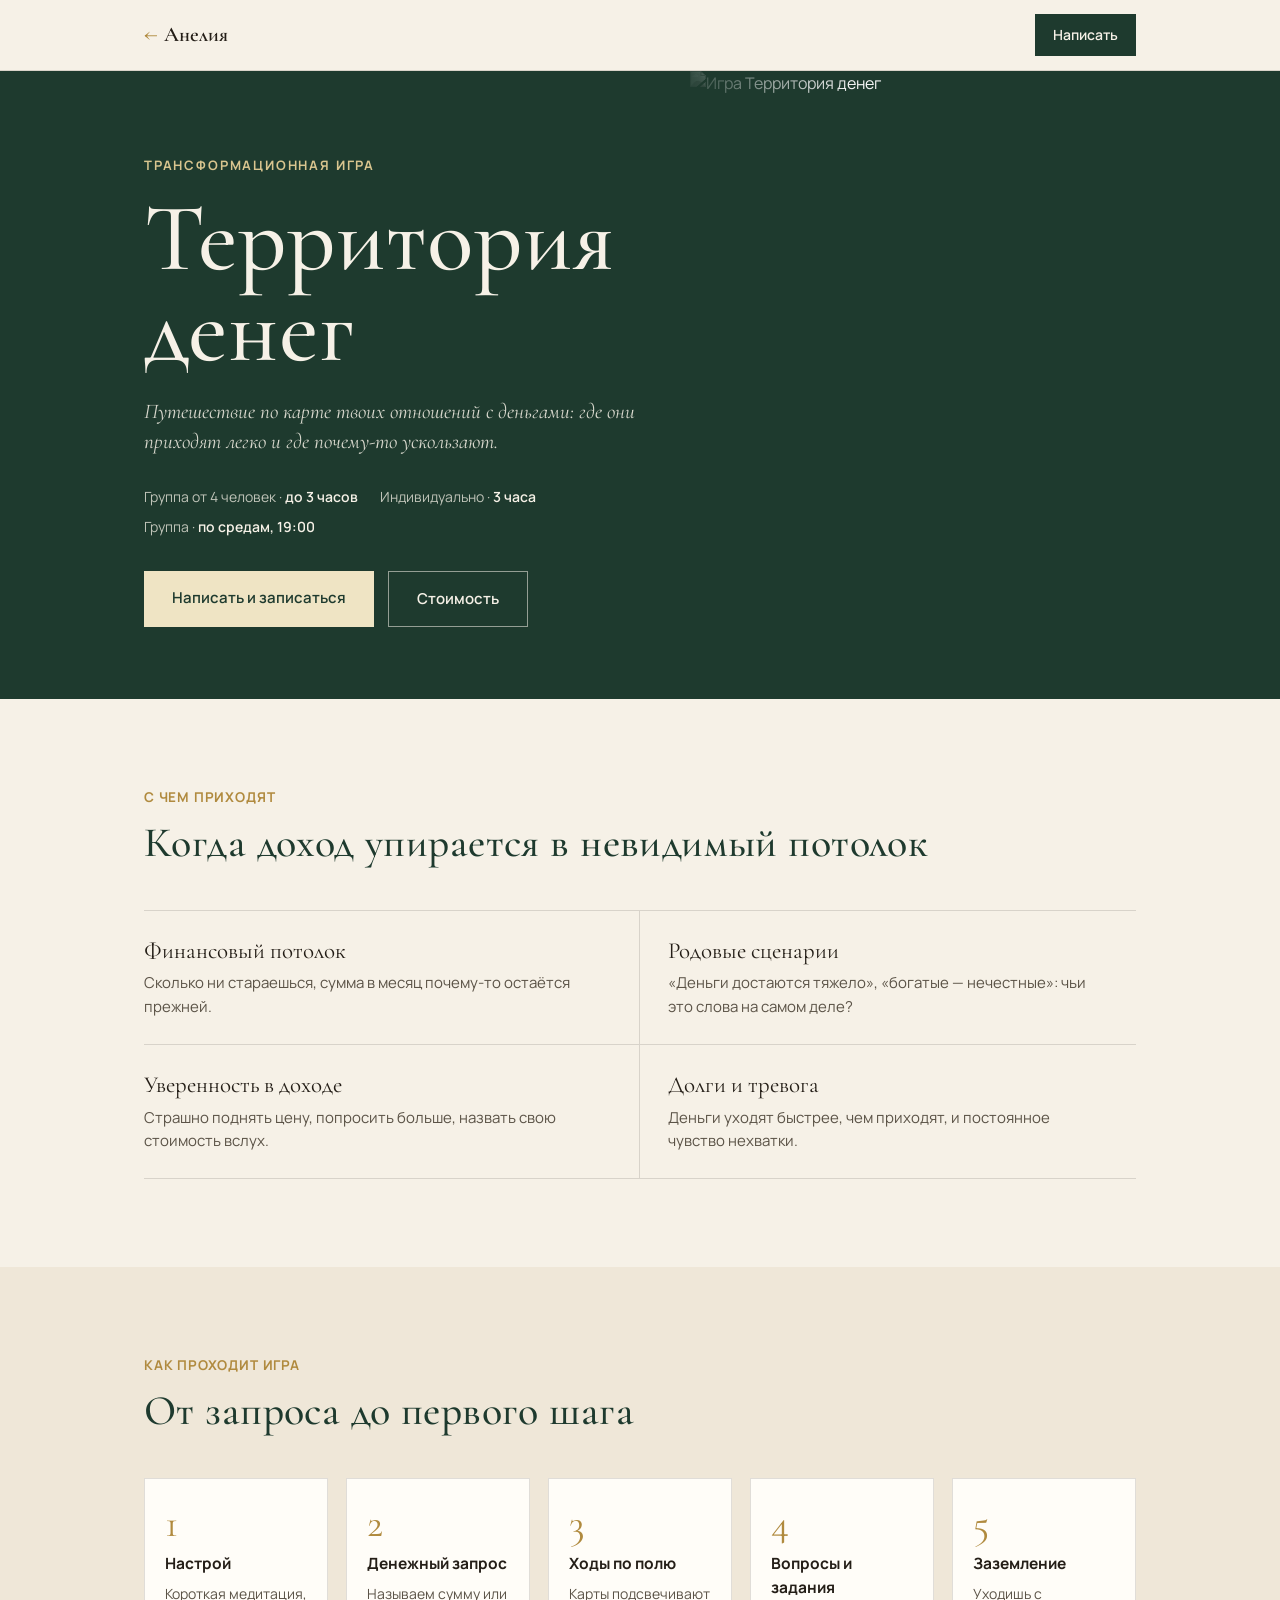
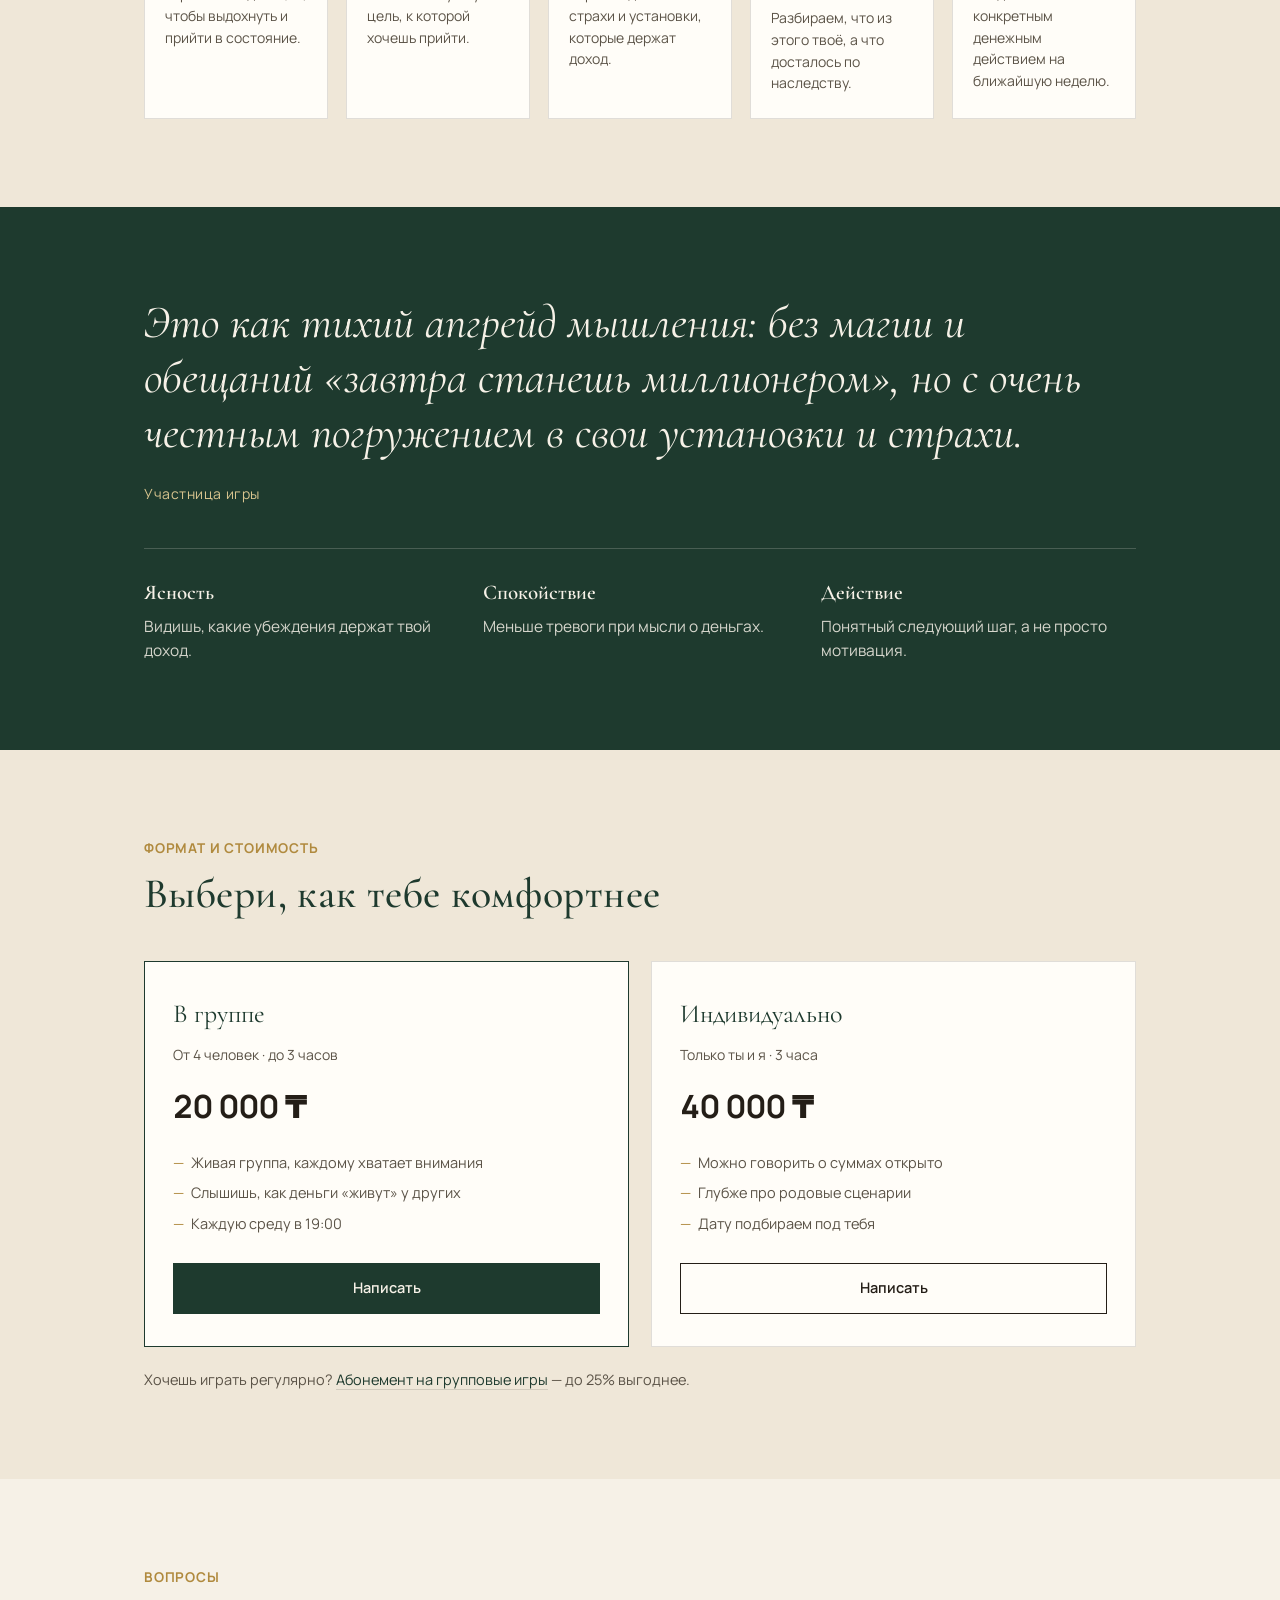
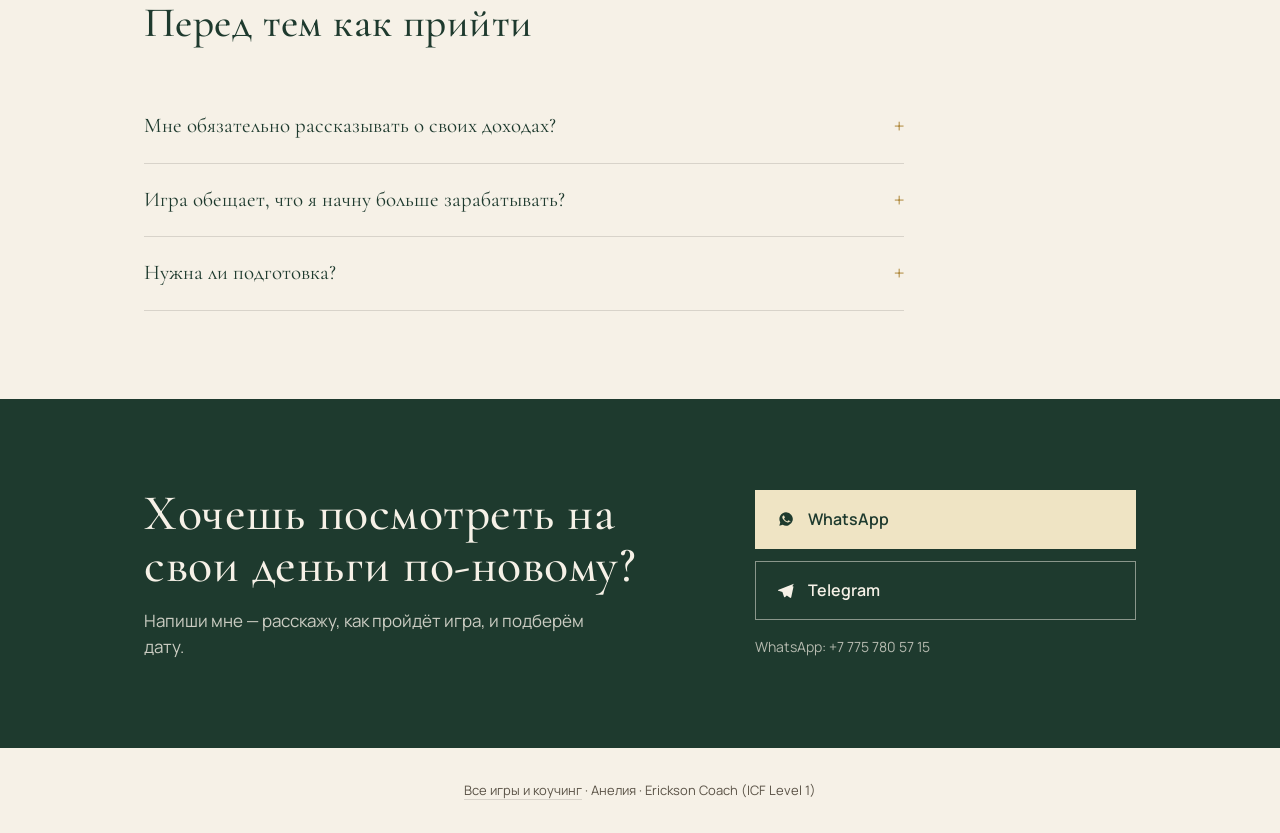
==== dengi.html @ 8a6614ee "Add files via upload" ====
<!DOCTYPE html>
<html lang="ru">
<head>
<meta charset="UTF-8">
<meta name="viewport" content="width=device-width, initial-scale=1.0, viewport-fit=cover">
<title>Территория денег с Анелией</title>
<link rel="preconnect" href="https://fonts.googleapis.com">
<link href="https://fonts.googleapis.com/css2?family=Cormorant+Garamond:ital,wght@0,400;0,500;0,600;1,400&family=Manrope:wght@400;500;600;700&display=swap" rel="stylesheet">
<link rel="stylesheet" href="landing.css">
<style>body{--accent:#1E3A2E;--accent-2:#2F5744;}</style>
</head>
<body>

<div class="topbar">
  <div class="wrap">
    <a class="back" href="index.html"><span>←</span>Анелия</a>
    <a class="top-btn" href="https://wa.me/77757805715" target="_blank" rel="noopener">Написать</a>
  </div>
</div>

<section class="hero">
  <div class="wrap hero-grid">
    <div class="hero-text">
      <div class="eyebrow">Трансформационная игра</div>
      <h1>Территория денег</h1>
      <p class="hero-lead">Путешествие по карте твоих отношений с деньгами: где они приходят легко и где почему-то ускользают.</p>
      <div class="hero-facts">
        <span>Группа от 4 человек · <b>до 3 часов</b></span>
        <span>Индивидуально · <b>3 часа</b></span>
        <span>Группа · <b>по средам, 19:00</b></span>
      </div>
      <div class="hero-cta">
        <a class="btn btn-light" href="https://wa.me/77757805715" target="_blank" rel="noopener">Написать и записаться</a>
        <a class="btn btn-line" href="#price">Стоимость</a>
      </div>
    </div>
    <div class="hero-photo"><img src="img/photo4.jpg" alt="Игра Территория денег"></div>
  </div>
</section>

<section>
  <div class="wrap">
    <div class="head">
      <div class="label">С чем приходят</div>
      <h2>Когда доход упирается в невидимый потолок</h2>
    </div>
    <div class="req-grid">
      <div class="req"><div class="req-q">Финансовый потолок</div><div class="req-a">Сколько ни стараешься, сумма в месяц почему-то остаётся прежней.</div></div>
      <div class="req"><div class="req-q">Родовые сценарии</div><div class="req-a">«Деньги достаются тяжело», «богатые — нечестные»: чьи это слова на самом деле?</div></div>
      <div class="req"><div class="req-q">Уверенность в доходе</div><div class="req-a">Страшно поднять цену, попросить больше, назвать свою стоимость вслух.</div></div>
      <div class="req"><div class="req-q">Долги и тревога</div><div class="req-a">Деньги уходят быстрее, чем приходят, и постоянное чувство нехватки.</div></div>
    </div>
  </div>
</section>

<section class="steps-section">
  <div class="wrap">
    <div class="head">
      <div class="label">Как проходит игра</div>
      <h2>От запроса до первого шага</h2>
    </div>
    <ol class="steps">
      <li><div class="step-t">Настрой</div><div class="step-d">Короткая медитация, чтобы выдохнуть и прийти в состояние.</div></li>
      <li><div class="step-t">Денежный запрос</div><div class="step-d">Называем сумму или цель, к которой хочешь прийти.</div></li>
      <li><div class="step-t">Ходы по полю</div><div class="step-d">Карты подсвечивают страхи и установки, которые держат доход.</div></li>
      <li><div class="step-t">Вопросы и задания</div><div class="step-d">Разбираем, что из этого твоё, а что досталось по наследству.</div></li>
      <li><div class="step-t">Заземление</div><div class="step-d">Уходишь с конкретным денежным действием на ближайшую неделю.</div></li>
    </ol>
  </div>
</section>

<section class="state">
  <div class="wrap">
    <blockquote>Это как тихий апгрейд мышления: без магии и обещаний «завтра станешь миллионером», но с очень честным погружением в свои установки и страхи.</blockquote>
    <div class="who">Участница игры</div>
    <div class="state-list">
      <div><b>Ясность</b>Видишь, какие убеждения держат твой доход.</div>
      <div><b>Спокойствие</b>Меньше тревоги при мысли о деньгах.</div>
      <div><b>Действие</b>Понятный следующий шаг, а не просто мотивация.</div>
    </div>
  </div>
</section>

<section class="price-section" id="price">
  <div class="wrap">
    <div class="head">
      <div class="label">Формат и стоимость</div>
      <h2>Выбери, как тебе комфортнее</h2>
    </div>
    <div class="price-grid">
      <div class="price-card main">
        <div class="p-name">В группе</div>
        <div class="p-meta">От 4 человек · до 3 часов</div>
        <div class="p-sum">20 000 ₸</div>
        <ul class="p-list"><li>Живая группа, каждому хватает внимания</li><li>Слышишь, как деньги «живут» у других</li><li>Каждую среду в 19:00</li></ul>
        <a class="p-btn" href="https://wa.me/77757805715" target="_blank" rel="noopener">Написать</a>
      </div>
      <div class="price-card">
        <div class="p-name">Индивидуально</div>
        <div class="p-meta">Только ты и я · 3 часа</div>
        <div class="p-sum">40 000 ₸</div>
        <ul class="p-list"><li>Можно говорить о суммах открыто</li><li>Глубже про родовые сценарии</li><li>Дату подбираем под тебя</li></ul>
        <a class="p-btn" href="https://wa.me/77757805715" target="_blank" rel="noopener">Написать</a>
      </div>
    </div>
    <p class="price-note">Хочешь играть регулярно? <a href="index.html#games">Абонемент на групповые игры</a> — до 25% выгоднее.</p>
  </div>
</section>

<section>
  <div class="wrap">
    <div class="head">
      <div class="label">Вопросы</div>
      <h2>Перед тем как прийти</h2>
    </div>
    <div class="faq">
      <details><summary>Мне обязательно рассказывать о своих доходах?</summary><p>Нет. Чем делиться, решаешь только ты. В группе можно говорить о запросе без конкретных цифр.</p></details>
      <details><summary>Игра обещает, что я начну больше зарабатывать?</summary><p>Нет, и я не даю таких обещаний. Игра помогает увидеть, что тебя держит, а действия дальше делаешь ты.</p></details>
      <details><summary>Нужна ли подготовка?</summary><p>Нет. Достаточно прийти с честным запросом и готовностью посмотреть на свои деньги без осуждения.</p></details>
    </div>
  </div>
</section>

<section class="final">
  <div class="wrap final-grid">
    <div>
      <h2>Хочешь посмотреть на свои деньги по-новому?</h2>
      <p>Напиши мне — расскажу, как пройдёт игра, и подберём дату.</p>
    </div>
    <div class="final-btns">
      <a href="https://wa.me/77757805715" target="_blank" rel="noopener"><svg viewBox="0 0 24 24" fill="currentColor"><path d="M12 4a8 8 0 0 0-6.9 12l-1.1 4 4.1-1.1A8 8 0 1 0 12 4Zm4.2 11.1c-.2.5-1 .9-1.4 1-.4 0-.8.1-2.6-.6-2.2-.9-3.6-3.1-3.7-3.2-.1-.2-.9-1.2-.9-2.3s.6-1.6.8-1.8c.2-.2.4-.3.6-.3h.4c.1 0 .3 0 .5.4l.7 1.6c.1.1.1.3 0 .4l-.3.5-.4.4c-.1.1-.3.3-.1.6.2.3.7 1.1 1.4 1.8 1 .9 1.8 1.1 2 1.3.3.1.4.1.6-.1l.8-1c.2-.2.3-.2.6-.1l1.6.8c.2.1.4.2.4.3 0 .1 0 .6-.2 1.1Z"/></svg>WhatsApp</a>
      <a href="https://t.me/aneliyacoach" target="_blank" rel="noopener"><svg viewBox="0 0 24 24" fill="currentColor"><path d="M21.5 4.5 3.2 11.6c-1.1.44-1.1 1.06-.2 1.34l4.68 1.46 1.8 5.5c.22.6.38.84.78.84.4 0 .58-.19.8-.4l1.9-1.83 3.9 2.87c.72.4 1.24.19 1.42-.66l2.58-12.1c.26-1.05-.4-1.53-1.36-1.12Z"/></svg>Telegram</a>
      <div class="final-num">WhatsApp: +7 775 780 57 15</div>
    </div>
  </div>
</section>

<footer><a href="index.html">Все игры и коучинг</a> · Анелия · Erickson Coach (ICF Level 1)</footer>

</body>
</html>
---- landing.css ----
:root{
  --cream:#F6F1E7;
  --cream-2:#EFE7D8;
  --ink:#241E17;
  --ink-soft:#5B5347;
  --gold:#B08A3E;
  --gold-soft:#D9C58F;
  --line:rgba(36,30,23,0.14);
  --card:#FFFDF8;
  /* per-game accent, overridden on <body> */
  --accent:#1B2760;
  --accent-2:#2B3D8F;
}
*{box-sizing:border-box;margin:0;padding:0;}
html{scroll-behavior:smooth;}
body{
  background:var(--cream);color:var(--ink);
  font-family:'Manrope',system-ui,-apple-system,'Segoe UI',sans-serif;
  line-height:1.55;-webkit-font-smoothing:antialiased;
}
h1,h2,h3,.serif{font-family:'Cormorant Garamond',Georgia,'Times New Roman',serif;font-weight:500;letter-spacing:0.01em;text-wrap:balance;}
a{color:inherit;text-decoration:none;}
a:focus-visible{outline:2px solid var(--gold);outline-offset:3px;}
img{display:block;width:100%;height:100%;object-fit:cover;max-width:100%;}
.wrap{max-width:1040px;margin:0 auto;padding-inline:24px;}
section{padding-block:88px;}
@media(max-width:720px){section{padding-block:60px;}}

/* TOP BAR */
.topbar{
  position:sticky;top:env(safe-area-inset-top,0px);z-index:40;
  background:rgba(246,241,231,0.94);backdrop-filter:blur(8px);
  border-bottom:1px solid var(--line);
}
.topbar .wrap{display:flex;align-items:center;justify-content:space-between;gap:16px;padding-block:14px;}
.back{font-family:'Cormorant Garamond',serif;font-size:21px;font-weight:600;}
.back span{color:var(--gold);margin-right:6px;}
.top-btn{font-size:14px;font-weight:600;padding:10px 18px;background:var(--accent);color:var(--cream);white-space:nowrap;}

/* HERO */
.hero{position:relative;overflow:hidden;background:var(--accent);color:var(--cream);padding-block:0;}
.hero-grid{display:grid;grid-template-columns:1.1fr 0.9fr;min-height:560px;}
@media(max-width:820px){.hero-grid{grid-template-columns:1fr;min-height:0;}}
.hero-text{padding:84px 48px 72px 0;display:flex;flex-direction:column;justify-content:center;}
@media(max-width:820px){.hero-text{padding:56px 0 48px;}}
.eyebrow{font-size:13px;font-weight:700;letter-spacing:0.14em;text-transform:uppercase;color:var(--gold-soft);margin-bottom:18px;}
.hero h1{font-size:clamp(52px,9vw,96px);line-height:0.95;margin-bottom:22px;}
.hero-lead{font-size:clamp(18px,2.2vw,21px);color:rgba(246,241,231,0.86);max-width:30em;margin-bottom:30px;font-family:'Cormorant Garamond',serif;font-style:italic;line-height:1.4;}
.hero-facts{display:flex;flex-wrap:wrap;gap:8px 22px;font-size:14px;color:rgba(246,241,231,0.75);margin-bottom:34px;}
.hero-facts b{color:var(--cream);font-weight:600;}
.hero-cta{display:flex;flex-wrap:wrap;gap:14px;}
.btn{display:inline-block;padding:15px 28px;font-size:15px;font-weight:600;transition:transform .18s, box-shadow .18s, background .18s;}
.btn:hover{transform:translateY(-2px);}
.btn-light{background:#EFE4C4;color:var(--accent);}
.btn-light:hover{box-shadow:0 8px 20px rgba(0,0,0,0.3);}
.btn-line{border:1px solid rgba(246,241,231,0.55);color:var(--cream);}
.btn-line:hover{background:rgba(246,241,231,0.08);}
.hero{overflow-x:clip;}
.hero-photo{position:relative;margin-right:-24px;}
.hero-photo img{filter:grayscale(1) contrast(1.05);}
.hero-photo::after{content:"";position:absolute;inset:0;background:linear-gradient(90deg,var(--accent) 0%,transparent 35%);mix-blend-mode:normal;opacity:0.9;}
@media(max-width:820px){
  .hero-photo{margin:0 -24px;aspect-ratio:4/3;max-width:none;}
  .hero-photo::after{background:linear-gradient(180deg,var(--accent) 0%,transparent 40%);}
}

/* SECTION HEAD */
.label{font-size:13.5px;font-weight:700;letter-spacing:0.06em;text-transform:uppercase;color:var(--gold);margin-bottom:12px;}
.head h2{font-size:clamp(30px,4.4vw,42px);color:var(--accent);max-width:22em;line-height:1.1;}
.head p{font-size:17px;color:var(--ink-soft);max-width:36em;margin-top:14px;}
.head{margin-bottom:44px;}

/* REQUESTS */
.req-grid{display:grid;grid-template-columns:repeat(2,1fr);gap:0;border-top:1px solid var(--line);}
@media(max-width:640px){.req-grid{grid-template-columns:1fr;}}
.req{padding:26px 28px 26px 0;border-bottom:1px solid var(--line);display:flex;flex-direction:column;gap:6px;}
.req:nth-child(odd){border-right:1px solid var(--line);}
.req:nth-child(even){padding-left:28px;}
@media(max-width:640px){.req:nth-child(odd){border-right:none;} .req:nth-child(even){padding-left:0;}}
.req-q{font-family:'Cormorant Garamond',serif;font-size:23px;color:var(--ink);line-height:1.25;}
.req-a{font-size:15px;color:var(--ink-soft);}

/* STEPS */
.steps-section{background:var(--cream-2);}
.steps{list-style:none;counter-reset:s;display:grid;grid-template-columns:repeat(5,1fr);gap:18px;}
@media(max-width:900px){.steps{grid-template-columns:1fr 1fr;}}
@media(max-width:520px){.steps{grid-template-columns:1fr;}}
.steps li{counter-increment:s;background:var(--card);border:1px solid var(--line);padding:24px 20px;display:flex;flex-direction:column;gap:8px;}
.steps li::before{content:counter(s);font-family:'Cormorant Garamond',serif;font-size:40px;line-height:1;color:var(--gold);}
.step-t{font-weight:700;font-size:15.5px;}
.step-d{font-size:14px;color:var(--ink-soft);}

/* STATE QUOTE */
.state{background:var(--accent);color:var(--cream);text-align:left;}
.state blockquote{font-family:'Cormorant Garamond',serif;font-style:italic;font-size:clamp(28px,4.6vw,46px);line-height:1.2;max-width:22em;}
.state .who{margin-top:22px;font-size:14px;color:var(--gold-soft);letter-spacing:0.04em;}
.state-list{margin-top:44px;display:grid;grid-template-columns:repeat(3,1fr);gap:24px;border-top:1px solid rgba(246,241,231,0.2);padding-top:28px;}
@media(max-width:760px){.state-list{grid-template-columns:1fr;}}
.state-list div{font-size:15.5px;color:rgba(246,241,231,0.85);}
.state-list b{display:block;font-family:'Cormorant Garamond',serif;font-size:21px;font-weight:600;color:var(--cream);margin-bottom:4px;}

/* REVIEWS */
.rev-grid{display:grid;grid-template-columns:repeat(3,1fr);gap:20px;}
@media(max-width:860px){.rev-grid{grid-template-columns:1fr;}}
.rev{background:var(--card);border:1px solid var(--line);padding:26px;display:flex;flex-direction:column;gap:16px;}
.rev p{font-size:15px;line-height:1.6;flex:1;}
.rev p::before{content:"\201C";} .rev p::after{content:"\201D";}
.rev span{font-family:'Cormorant Garamond',serif;font-size:17px;font-weight:600;color:var(--accent);}

/* PRICE */
.price-section{background:var(--cream-2);}
.price-grid{display:grid;grid-template-columns:1fr 1fr;gap:22px;}
@media(max-width:700px){.price-grid{grid-template-columns:1fr;}}
.price-card{background:var(--card);border:1px solid var(--line);padding:32px 28px;display:flex;flex-direction:column;gap:10px;}
.price-card.main{border-color:var(--accent);}
.p-name{font-family:'Cormorant Garamond',serif;font-size:26px;color:var(--accent);}
.p-meta{font-size:14px;color:var(--ink-soft);}
.p-sum{font-size:32px;font-weight:700;font-variant-numeric:tabular-nums;margin-top:6px;}
.p-list{list-style:none;display:flex;flex-direction:column;gap:8px;margin:10px 0 18px;flex:1;}
.p-list li{font-size:14.5px;color:var(--ink-soft);padding-left:18px;position:relative;}
.p-list li::before{content:"—";position:absolute;left:0;color:var(--gold);}
.p-btn{text-align:center;padding:13px 0;font-weight:600;font-size:14.5px;border:1px solid var(--ink);transition:background .18s,color .18s;}
.p-btn:hover{background:var(--ink);color:var(--cream);}
.price-card.main .p-btn{background:var(--accent);color:var(--cream);border-color:var(--accent);}
.price-note{margin-top:22px;font-size:14.5px;color:var(--ink-soft);max-width:40em;}
.price-note a{color:var(--accent);border-bottom:1px solid var(--line);}

/* FAQ */
.faq{max-width:760px;}
.faq details{border-bottom:1px solid var(--line);padding:20px 0;}
.faq summary{font-family:'Cormorant Garamond',serif;font-size:21px;color:var(--accent);cursor:pointer;list-style:none;display:flex;justify-content:space-between;gap:20px;}
.faq summary::-webkit-details-marker{display:none;}
.faq summary::after{content:"+";color:var(--gold);font-size:26px;line-height:1;transition:transform .2s;}
.faq details[open] summary::after{transform:rotate(45deg);}
.faq p{margin-top:12px;font-size:15.5px;color:var(--ink-soft);max-width:40em;}

/* FINAL CTA */
.final{background:var(--accent);color:var(--cream);}
.final-grid{display:grid;grid-template-columns:1.2fr 0.8fr;gap:40px;align-items:center;}
@media(max-width:760px){.final-grid{grid-template-columns:1fr;}}
.final h2{font-size:clamp(32px,5vw,50px);line-height:1.05;}
.final p{margin-top:16px;font-size:17px;color:rgba(246,241,231,0.8);max-width:28em;}
.final-btns{display:flex;flex-direction:column;gap:12px;}
.final-btns a{display:flex;align-items:center;gap:12px;padding:16px 20px;border:1px solid rgba(246,241,231,0.5);font-weight:600;transition:background .18s,color .18s;}
.final-btns a:first-child{background:#EFE4C4;color:var(--accent);border-color:#EFE4C4;}
.final-btns a:hover{background:var(--cream);color:var(--accent);}
.final-btns svg{width:20px;height:20px;flex-shrink:0;}
.final-num{font-size:14px;color:rgba(246,241,231,0.7);margin-top:4px;user-select:all;}

footer{padding-block:32px;text-align:center;font-size:13px;color:var(--ink-soft);}
footer a{border-bottom:1px solid var(--line);}

@media (prefers-reduced-motion: reduce){*{transition:none!important;scroll-behavior:auto!important;}}
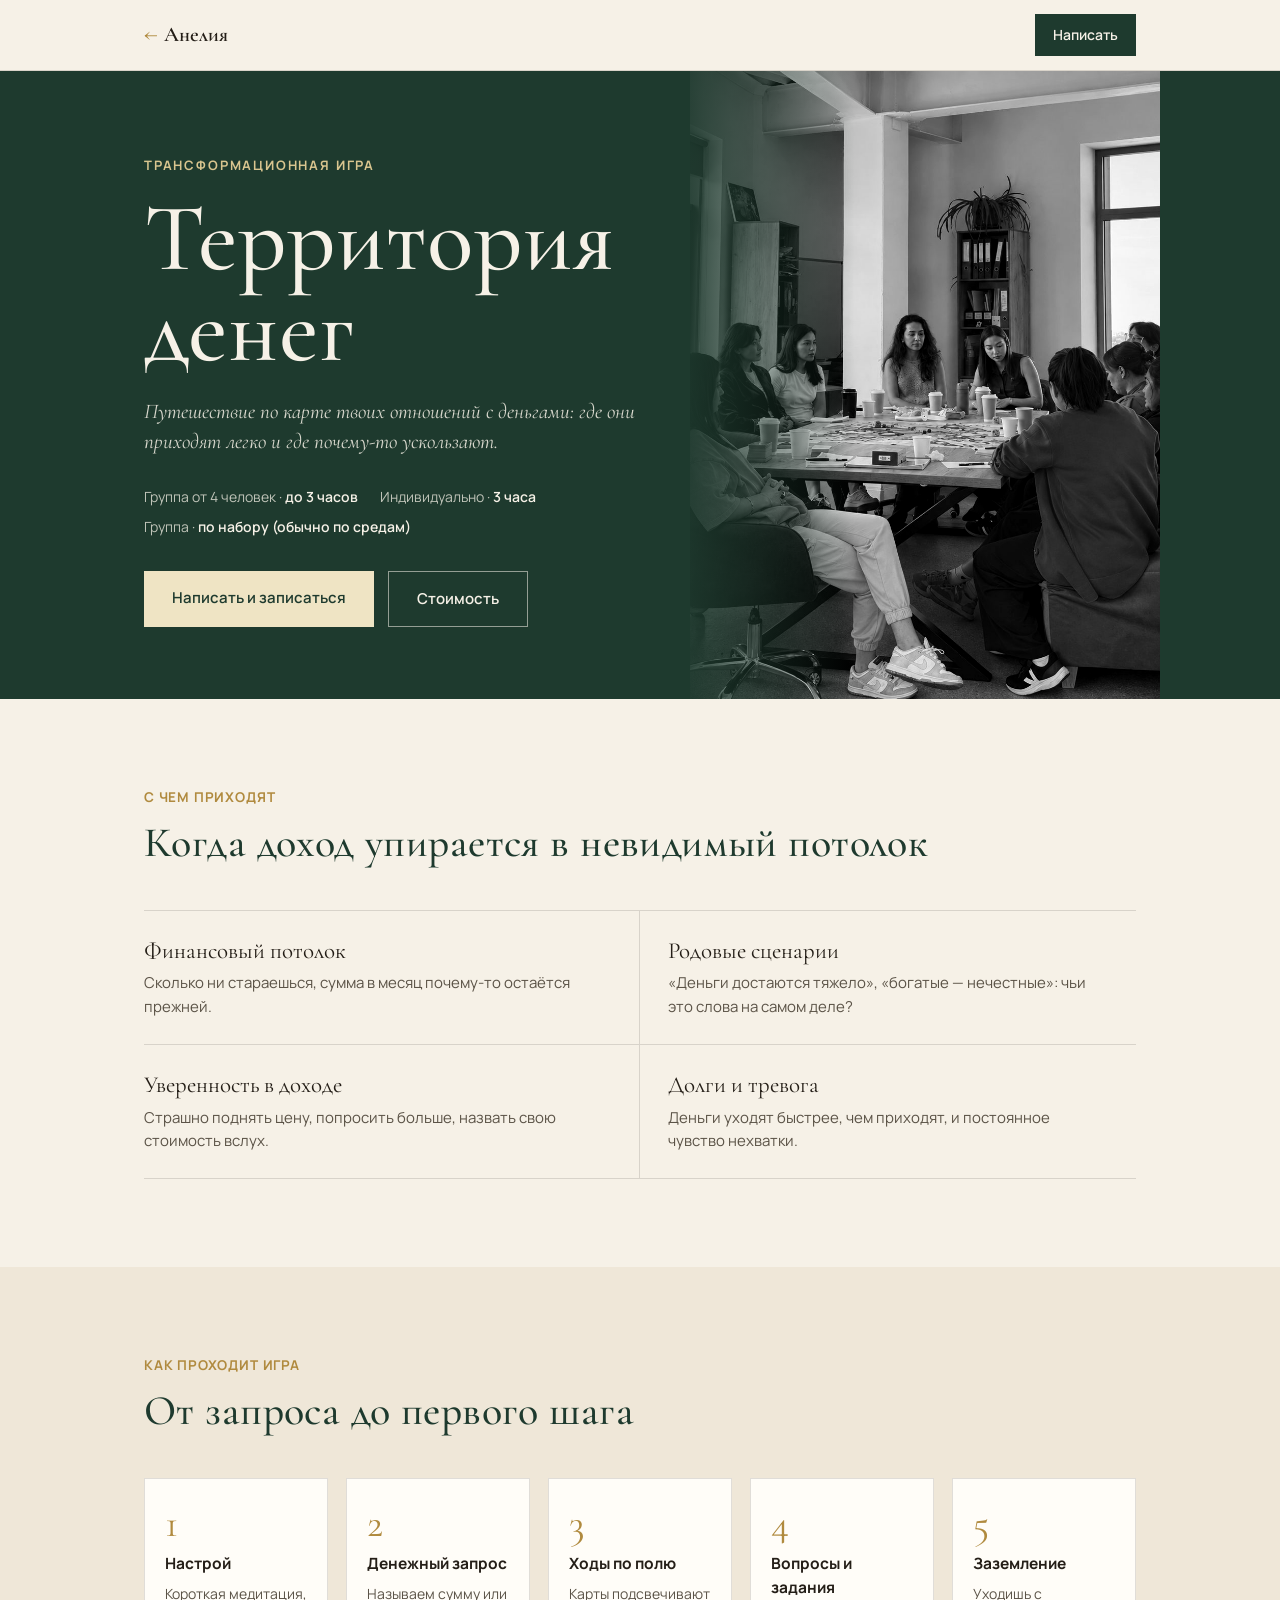
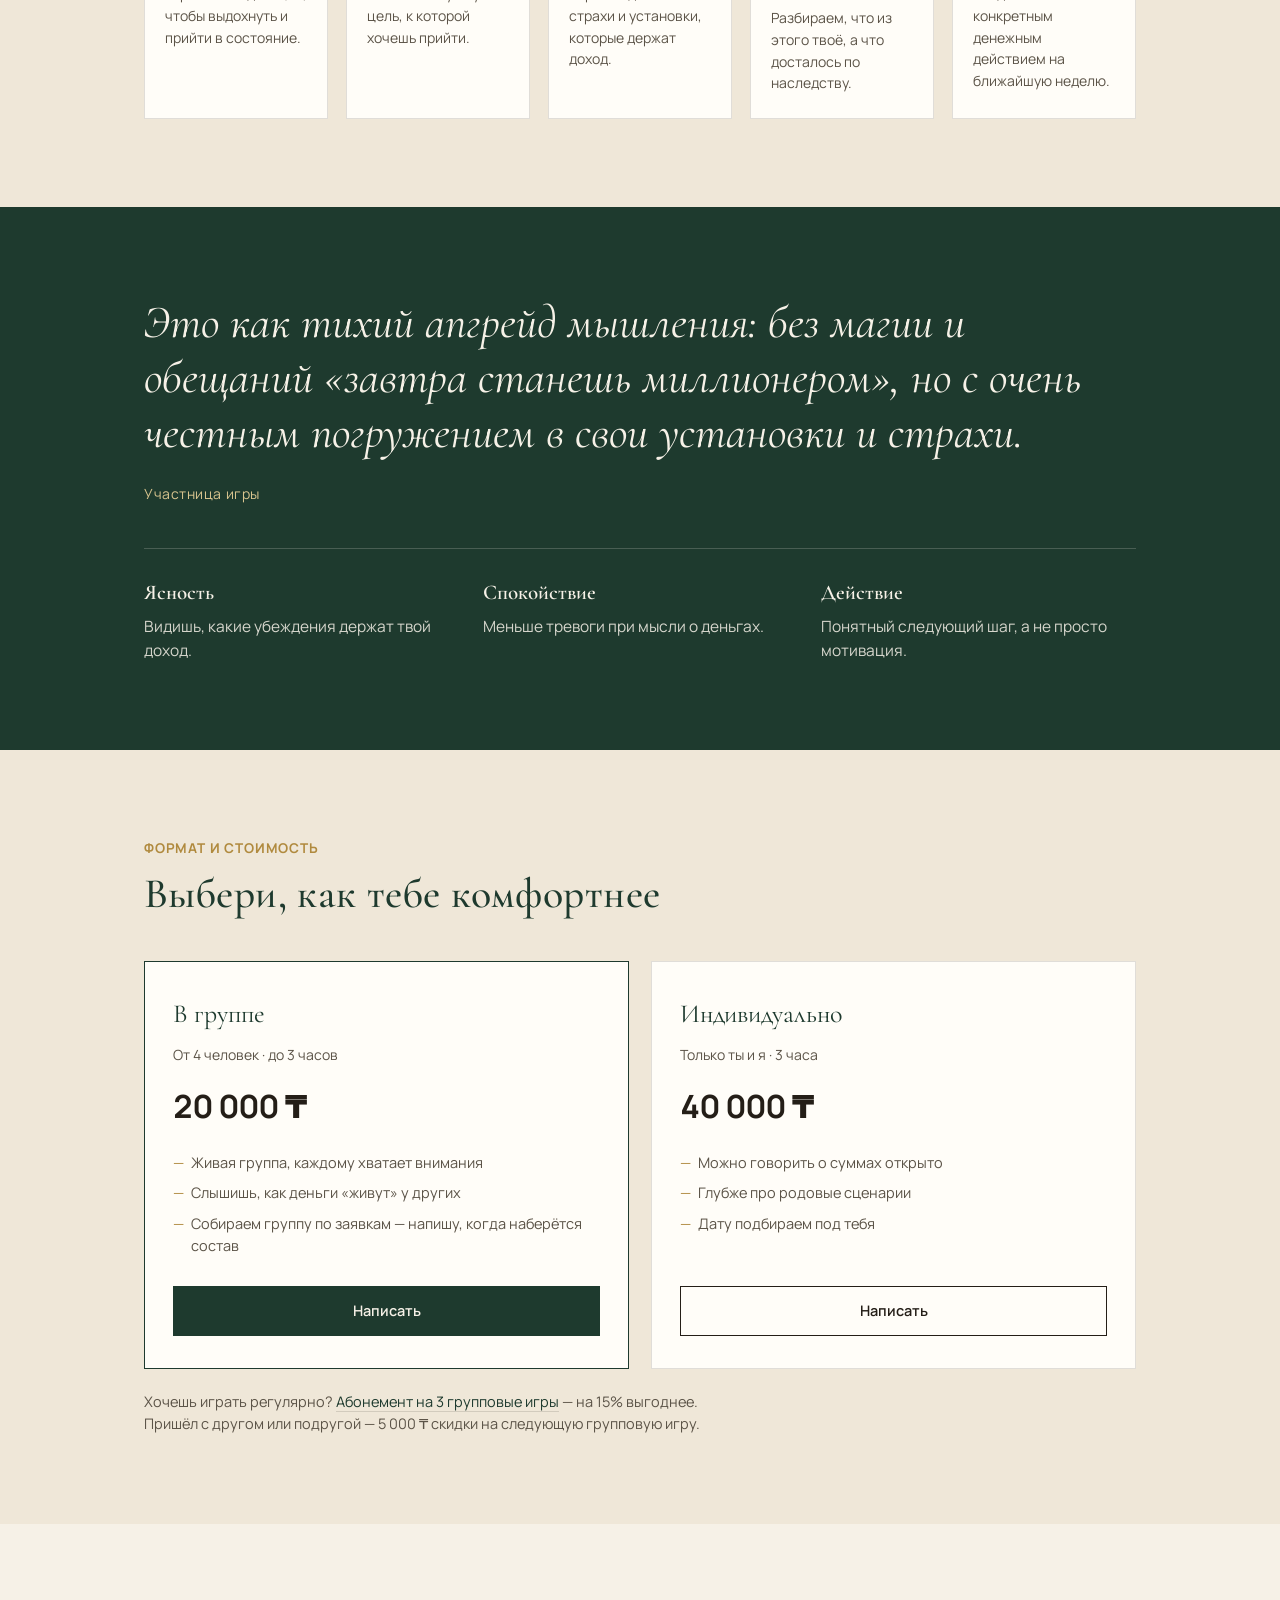
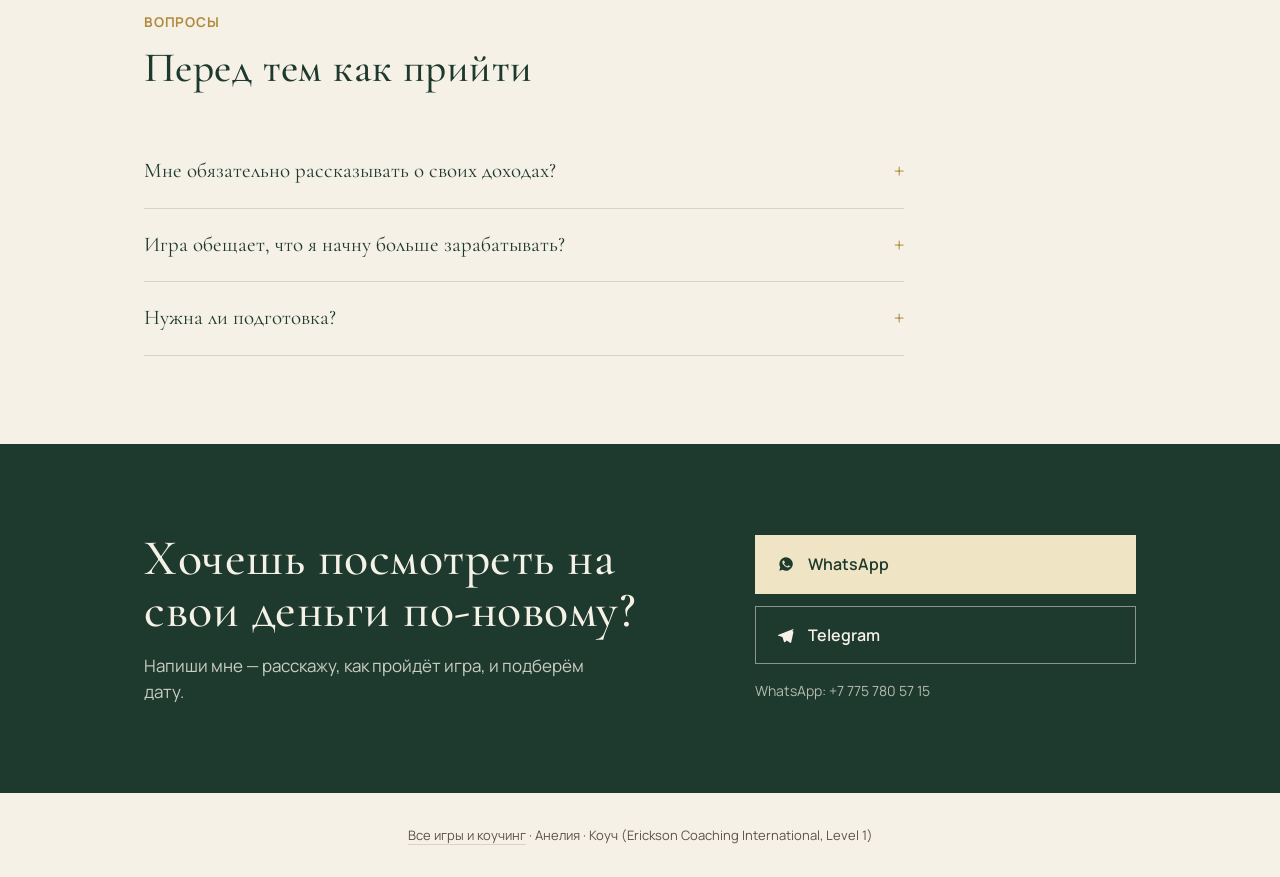
==== commit 3c1e260a: "Позиционирование «Своя цена», упрощённая линейка, Гейша своей компанией - Первый экран: тема «своя ц" ====
--- a/dengi.html
+++ b/dengi.html
@@ -14,7 +14,7 @@
 <div class="topbar">
   <div class="wrap">
     <a class="back" href="index.html"><span>←</span>Анелия</a>
-    <a class="top-btn" href="https://wa.me/77757805715" target="_blank" rel="noopener">Написать</a>
+    <a class="top-btn" href="https://wa.me/77757805715?text=%D0%97%D0%B4%D1%80%D0%B0%D0%B2%D1%81%D1%82%D0%B2%D1%83%D0%B9%D1%82%D0%B5%21%20%D0%A5%D0%BE%D1%87%D1%83%20%D0%BD%D0%B0%20%D0%B8%D0%B3%D1%80%D1%83%20%C2%AB%D0%A2%D0%B5%D1%80%D1%80%D0%B8%D1%82%D0%BE%D1%80%D0%B8%D1%8F%20%D0%B4%D0%B5%D0%BD%D0%B5%D0%B3%C2%BB" target="_blank" rel="noopener">Написать</a>
   </div>
 </div>
 
@@ -27,10 +27,10 @@
       <div class="hero-facts">
         <span>Группа от 4 человек · <b>до 3 часов</b></span>
         <span>Индивидуально · <b>3 часа</b></span>
-        <span>Группа · <b>по средам, 19:00</b></span>
+        <span>Группа · <b>по набору (обычно по средам)</b></span>
       </div>
       <div class="hero-cta">
-        <a class="btn btn-light" href="https://wa.me/77757805715" target="_blank" rel="noopener">Написать и записаться</a>
+        <a class="btn btn-light" href="https://wa.me/77757805715?text=%D0%97%D0%B4%D1%80%D0%B0%D0%B2%D1%81%D1%82%D0%B2%D1%83%D0%B9%D1%82%D0%B5%21%20%D0%A5%D0%BE%D1%87%D1%83%20%D0%BD%D0%B0%20%D0%B8%D0%B3%D1%80%D1%83%20%C2%AB%D0%A2%D0%B5%D1%80%D1%80%D0%B8%D1%82%D0%BE%D1%80%D0%B8%D1%8F%20%D0%B4%D0%B5%D0%BD%D0%B5%D0%B3%C2%BB" target="_blank" rel="noopener">Написать и записаться</a>
         <a class="btn btn-line" href="#price">Стоимость</a>
       </div>
     </div>
@@ -92,18 +92,18 @@
         <div class="p-name">В группе</div>
         <div class="p-meta">От 4 человек · до 3 часов</div>
         <div class="p-sum">20 000 ₸</div>
-        <ul class="p-list"><li>Живая группа, каждому хватает внимания</li><li>Слышишь, как деньги «живут» у других</li><li>Каждую среду в 19:00</li></ul>
-        <a class="p-btn" href="https://wa.me/77757805715" target="_blank" rel="noopener">Написать</a>
+        <ul class="p-list"><li>Живая группа, каждому хватает внимания</li><li>Слышишь, как деньги «живут» у других</li><li>Собираем группу по заявкам — напишу, когда наберётся состав</li></ul>
+        <a class="p-btn" href="https://wa.me/77757805715?text=%D0%97%D0%B4%D1%80%D0%B0%D0%B2%D1%81%D1%82%D0%B2%D1%83%D0%B9%D1%82%D0%B5%21%20%D0%A5%D0%BE%D1%87%D1%83%20%D0%BD%D0%B0%20%D0%B8%D0%B3%D1%80%D1%83%20%C2%AB%D0%A2%D0%B5%D1%80%D1%80%D0%B8%D1%82%D0%BE%D1%80%D0%B8%D1%8F%20%D0%B4%D0%B5%D0%BD%D0%B5%D0%B3%C2%BB" target="_blank" rel="noopener">Написать</a>
       </div>
       <div class="price-card">
         <div class="p-name">Индивидуально</div>
         <div class="p-meta">Только ты и я · 3 часа</div>
         <div class="p-sum">40 000 ₸</div>
         <ul class="p-list"><li>Можно говорить о суммах открыто</li><li>Глубже про родовые сценарии</li><li>Дату подбираем под тебя</li></ul>
-        <a class="p-btn" href="https://wa.me/77757805715" target="_blank" rel="noopener">Написать</a>
+        <a class="p-btn" href="https://wa.me/77757805715?text=%D0%97%D0%B4%D1%80%D0%B0%D0%B2%D1%81%D1%82%D0%B2%D1%83%D0%B9%D1%82%D0%B5%21%20%D0%A5%D0%BE%D1%87%D1%83%20%D0%BD%D0%B0%20%D0%B8%D0%B3%D1%80%D1%83%20%C2%AB%D0%A2%D0%B5%D1%80%D1%80%D0%B8%D1%82%D0%BE%D1%80%D0%B8%D1%8F%20%D0%B4%D0%B5%D0%BD%D0%B5%D0%B3%C2%BB" target="_blank" rel="noopener">Написать</a>
       </div>
     </div>
-    <p class="price-note">Хочешь играть регулярно? <a href="index.html#games">Абонемент на групповые игры</a> — до 25% выгоднее.</p>
+    <p class="price-note">Хочешь играть регулярно? <a href="index.html#games">Абонемент на 3 групповые игры</a> — на 15% выгоднее. Пришёл с другом или подругой — 5 000 ₸ скидки на следующую групповую игру.</p>
   </div>
 </section>
 
@@ -128,14 +128,14 @@
       <p>Напиши мне — расскажу, как пройдёт игра, и подберём дату.</p>
     </div>
     <div class="final-btns">
-      <a href="https://wa.me/77757805715" target="_blank" rel="noopener"><svg viewBox="0 0 24 24" fill="currentColor"><path d="M12 4a8 8 0 0 0-6.9 12l-1.1 4 4.1-1.1A8 8 0 1 0 12 4Zm4.2 11.1c-.2.5-1 .9-1.4 1-.4 0-.8.1-2.6-.6-2.2-.9-3.6-3.1-3.7-3.2-.1-.2-.9-1.2-.9-2.3s.6-1.6.8-1.8c.2-.2.4-.3.6-.3h.4c.1 0 .3 0 .5.4l.7 1.6c.1.1.1.3 0 .4l-.3.5-.4.4c-.1.1-.3.3-.1.6.2.3.7 1.1 1.4 1.8 1 .9 1.8 1.1 2 1.3.3.1.4.1.6-.1l.8-1c.2-.2.3-.2.6-.1l1.6.8c.2.1.4.2.4.3 0 .1 0 .6-.2 1.1Z"/></svg>WhatsApp</a>
+      <a href="https://wa.me/77757805715?text=%D0%97%D0%B4%D1%80%D0%B0%D0%B2%D1%81%D1%82%D0%B2%D1%83%D0%B9%D1%82%D0%B5%21%20%D0%A5%D0%BE%D1%87%D1%83%20%D0%BD%D0%B0%20%D0%B8%D0%B3%D1%80%D1%83%20%C2%AB%D0%A2%D0%B5%D1%80%D1%80%D0%B8%D1%82%D0%BE%D1%80%D0%B8%D1%8F%20%D0%B4%D0%B5%D0%BD%D0%B5%D0%B3%C2%BB" target="_blank" rel="noopener"><svg viewBox="0 0 24 24" fill="currentColor"><path d="M12 4a8 8 0 0 0-6.9 12l-1.1 4 4.1-1.1A8 8 0 1 0 12 4Zm4.2 11.1c-.2.5-1 .9-1.4 1-.4 0-.8.1-2.6-.6-2.2-.9-3.6-3.1-3.7-3.2-.1-.2-.9-1.2-.9-2.3s.6-1.6.8-1.8c.2-.2.4-.3.6-.3h.4c.1 0 .3 0 .5.4l.7 1.6c.1.1.1.3 0 .4l-.3.5-.4.4c-.1.1-.3.3-.1.6.2.3.7 1.1 1.4 1.8 1 .9 1.8 1.1 2 1.3.3.1.4.1.6-.1l.8-1c.2-.2.3-.2.6-.1l1.6.8c.2.1.4.2.4.3 0 .1 0 .6-.2 1.1Z"/></svg>WhatsApp</a>
       <a href="https://t.me/aneliyacoach" target="_blank" rel="noopener"><svg viewBox="0 0 24 24" fill="currentColor"><path d="M21.5 4.5 3.2 11.6c-1.1.44-1.1 1.06-.2 1.34l4.68 1.46 1.8 5.5c.22.6.38.84.78.84.4 0 .58-.19.8-.4l1.9-1.83 3.9 2.87c.72.4 1.24.19 1.42-.66l2.58-12.1c.26-1.05-.4-1.53-1.36-1.12Z"/></svg>Telegram</a>
       <div class="final-num">WhatsApp: +7 775 780 57 15</div>
     </div>
   </div>
 </section>
 
-<footer><a href="index.html">Все игры и коучинг</a> · Анелия · Erickson Coach (ICF Level 1)</footer>
+<footer><a href="index.html">Все игры и коучинг</a> · Анелия · Коуч (Erickson Coaching International, Level 1)</footer>
 
 </body>
 </html>
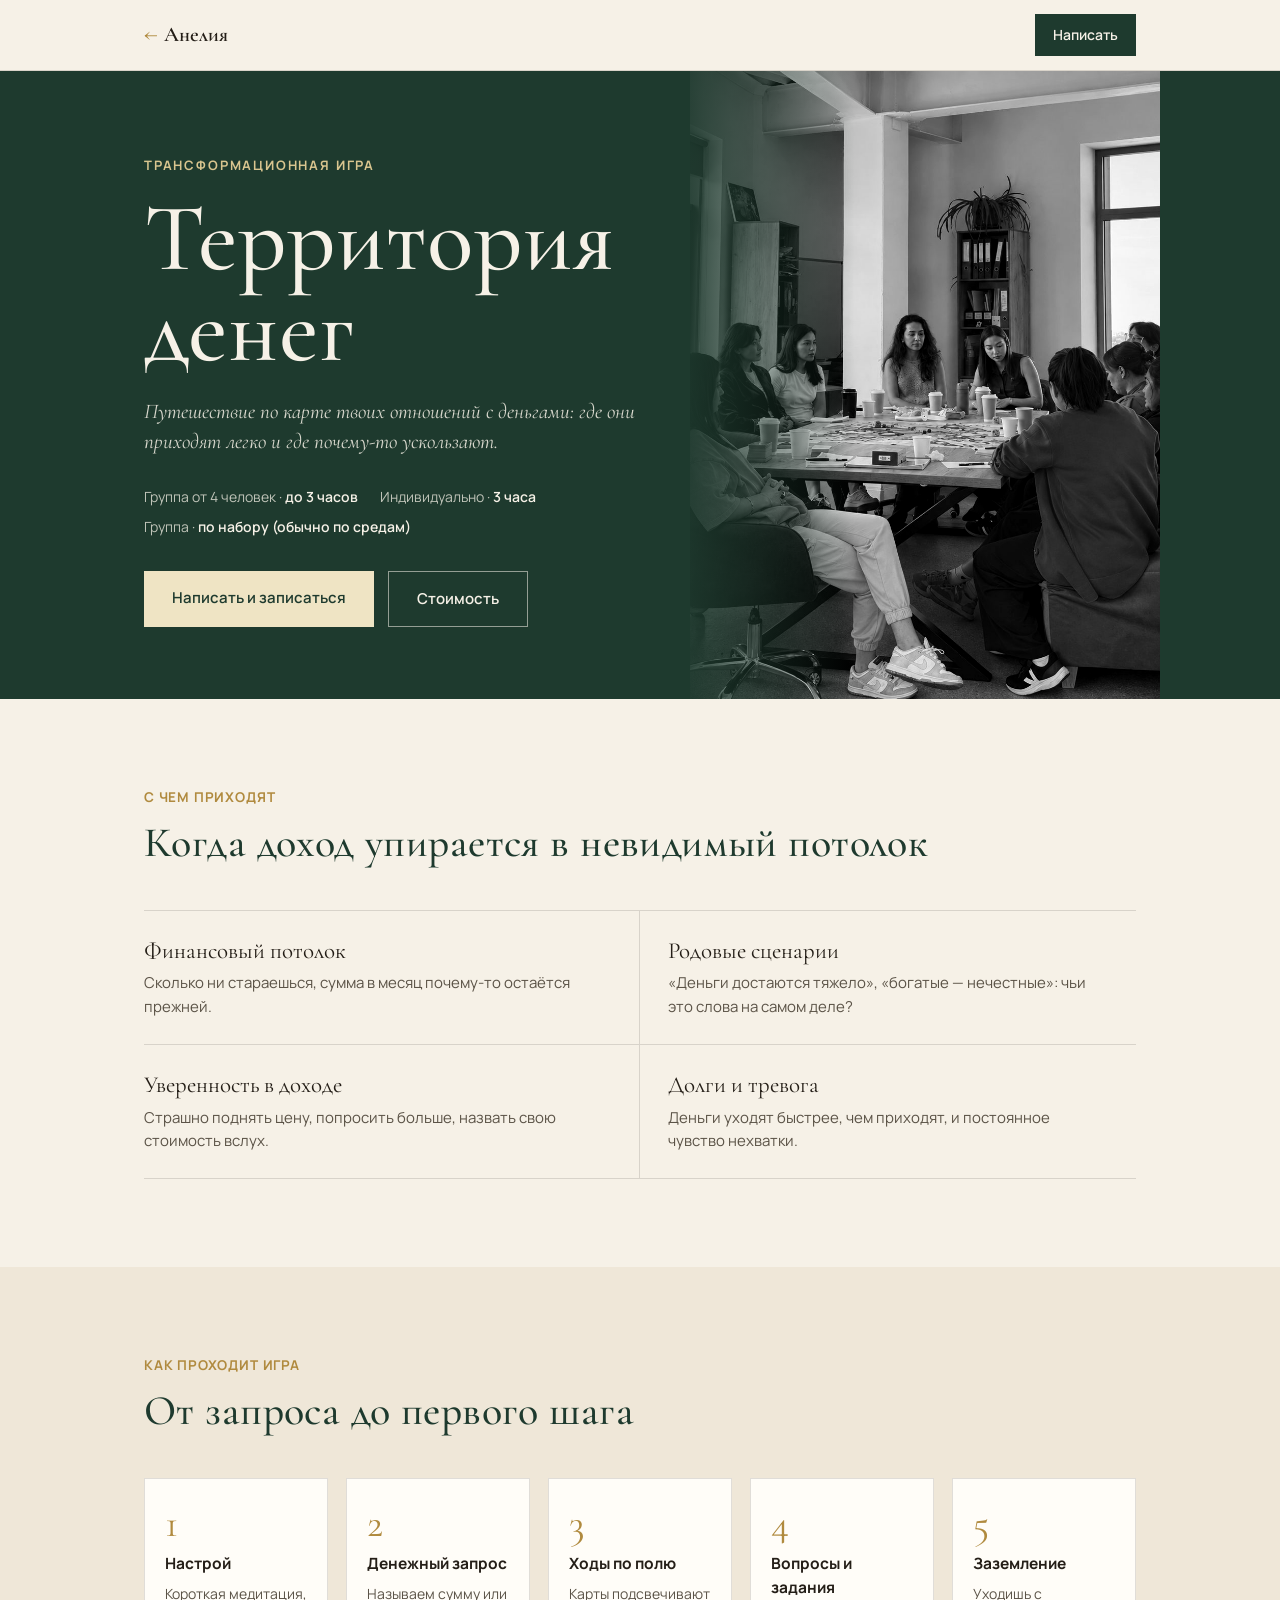
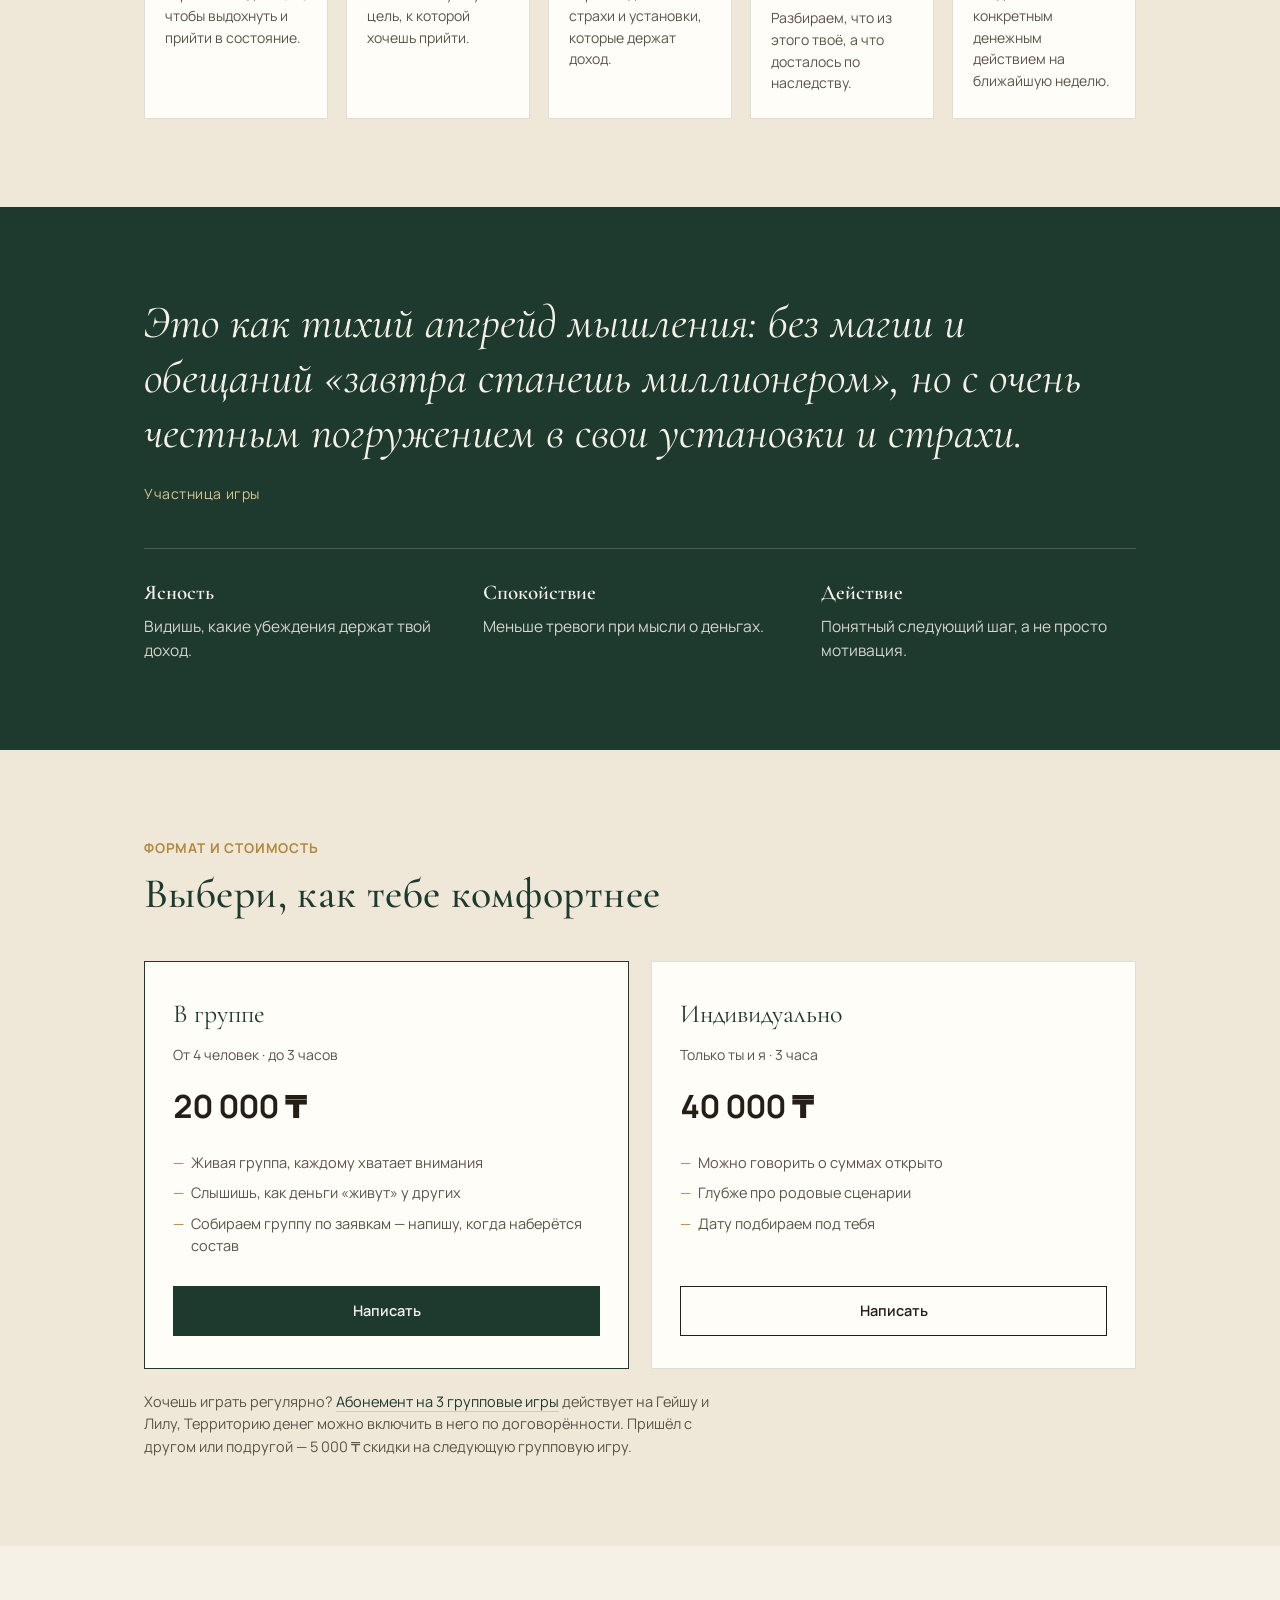
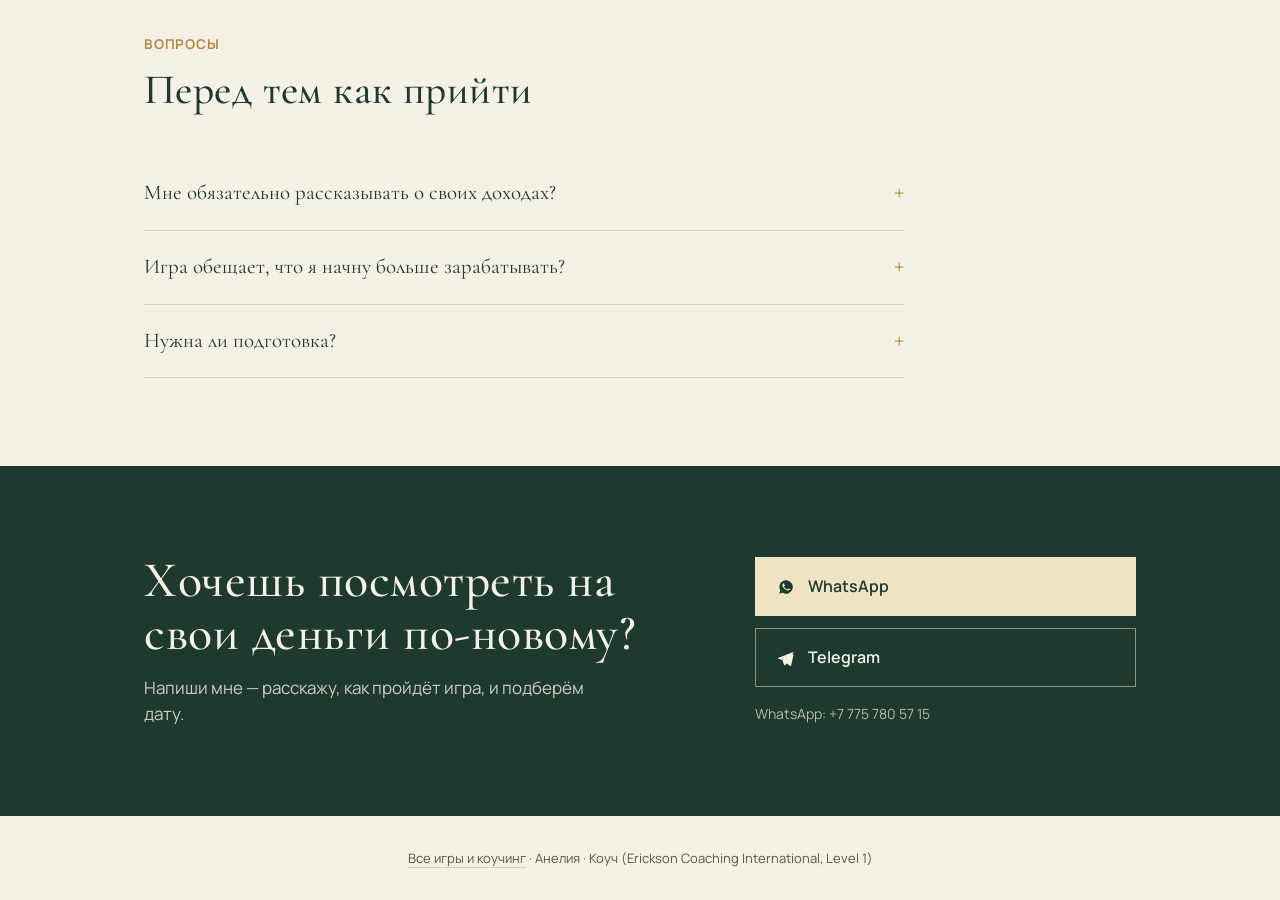
==== commit 8f934170: "Абонемент: 3 игры за 64 000 ₸ (скидка 15%), Гейша и Лила, Территория денег по договорённости Co-Auth" ====
--- a/dengi.html
+++ b/dengi.html
@@ -103,7 +103,7 @@
         <a class="p-btn" href="https://wa.me/77757805715?text=%D0%97%D0%B4%D1%80%D0%B0%D0%B2%D1%81%D1%82%D0%B2%D1%83%D0%B9%D1%82%D0%B5%21%20%D0%A5%D0%BE%D1%87%D1%83%20%D0%BD%D0%B0%20%D0%B8%D0%B3%D1%80%D1%83%20%C2%AB%D0%A2%D0%B5%D1%80%D1%80%D0%B8%D1%82%D0%BE%D1%80%D0%B8%D1%8F%20%D0%B4%D0%B5%D0%BD%D0%B5%D0%B3%C2%BB" target="_blank" rel="noopener">Написать</a>
       </div>
     </div>
-    <p class="price-note">Хочешь играть регулярно? <a href="index.html#games">Абонемент на 3 групповые игры</a> — на 15% выгоднее. Пришёл с другом или подругой — 5 000 ₸ скидки на следующую групповую игру.</p>
+    <p class="price-note">Хочешь играть регулярно? <a href="index.html#games">Абонемент на 3 групповые игры</a> действует на Гейшу и Лилу, Территорию денег можно включить в него по договорённости. Пришёл с другом или подругой — 5 000 ₸ скидки на следующую групповую игру.</p>
   </div>
 </section>
 
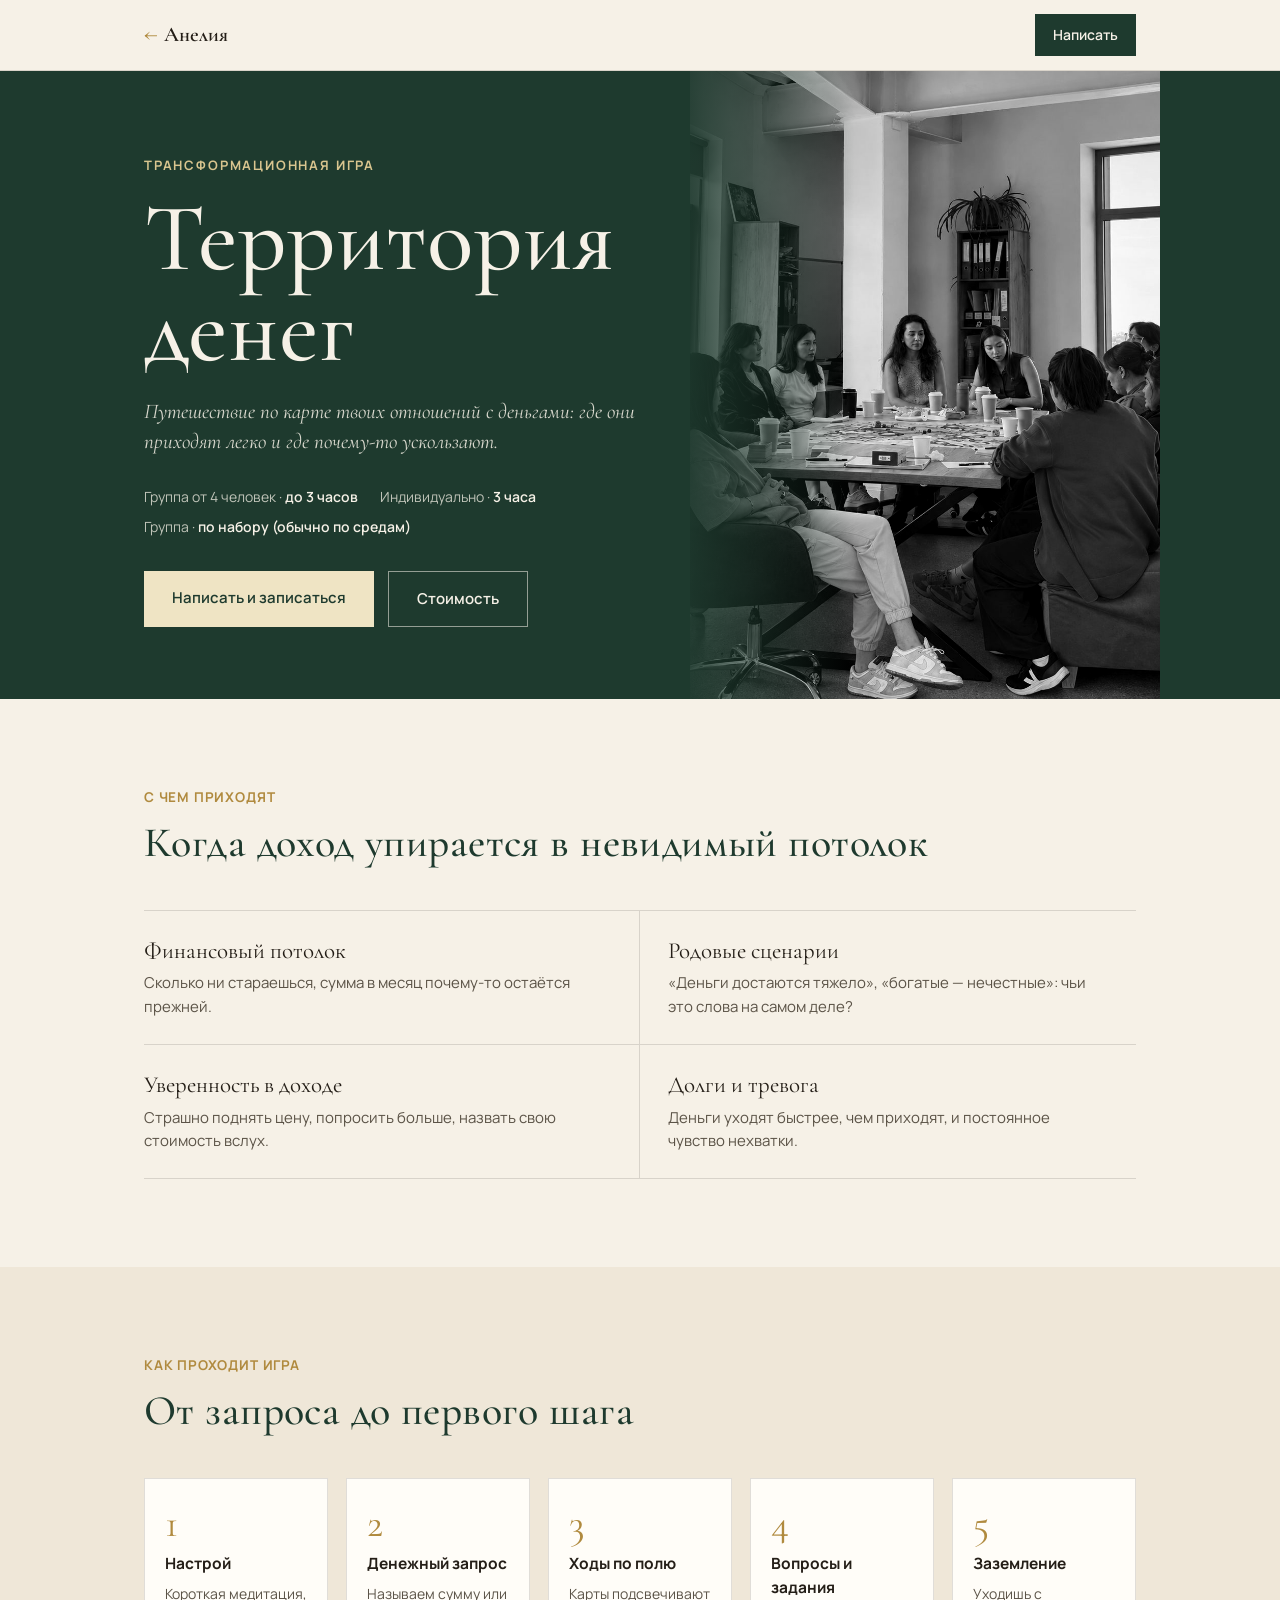
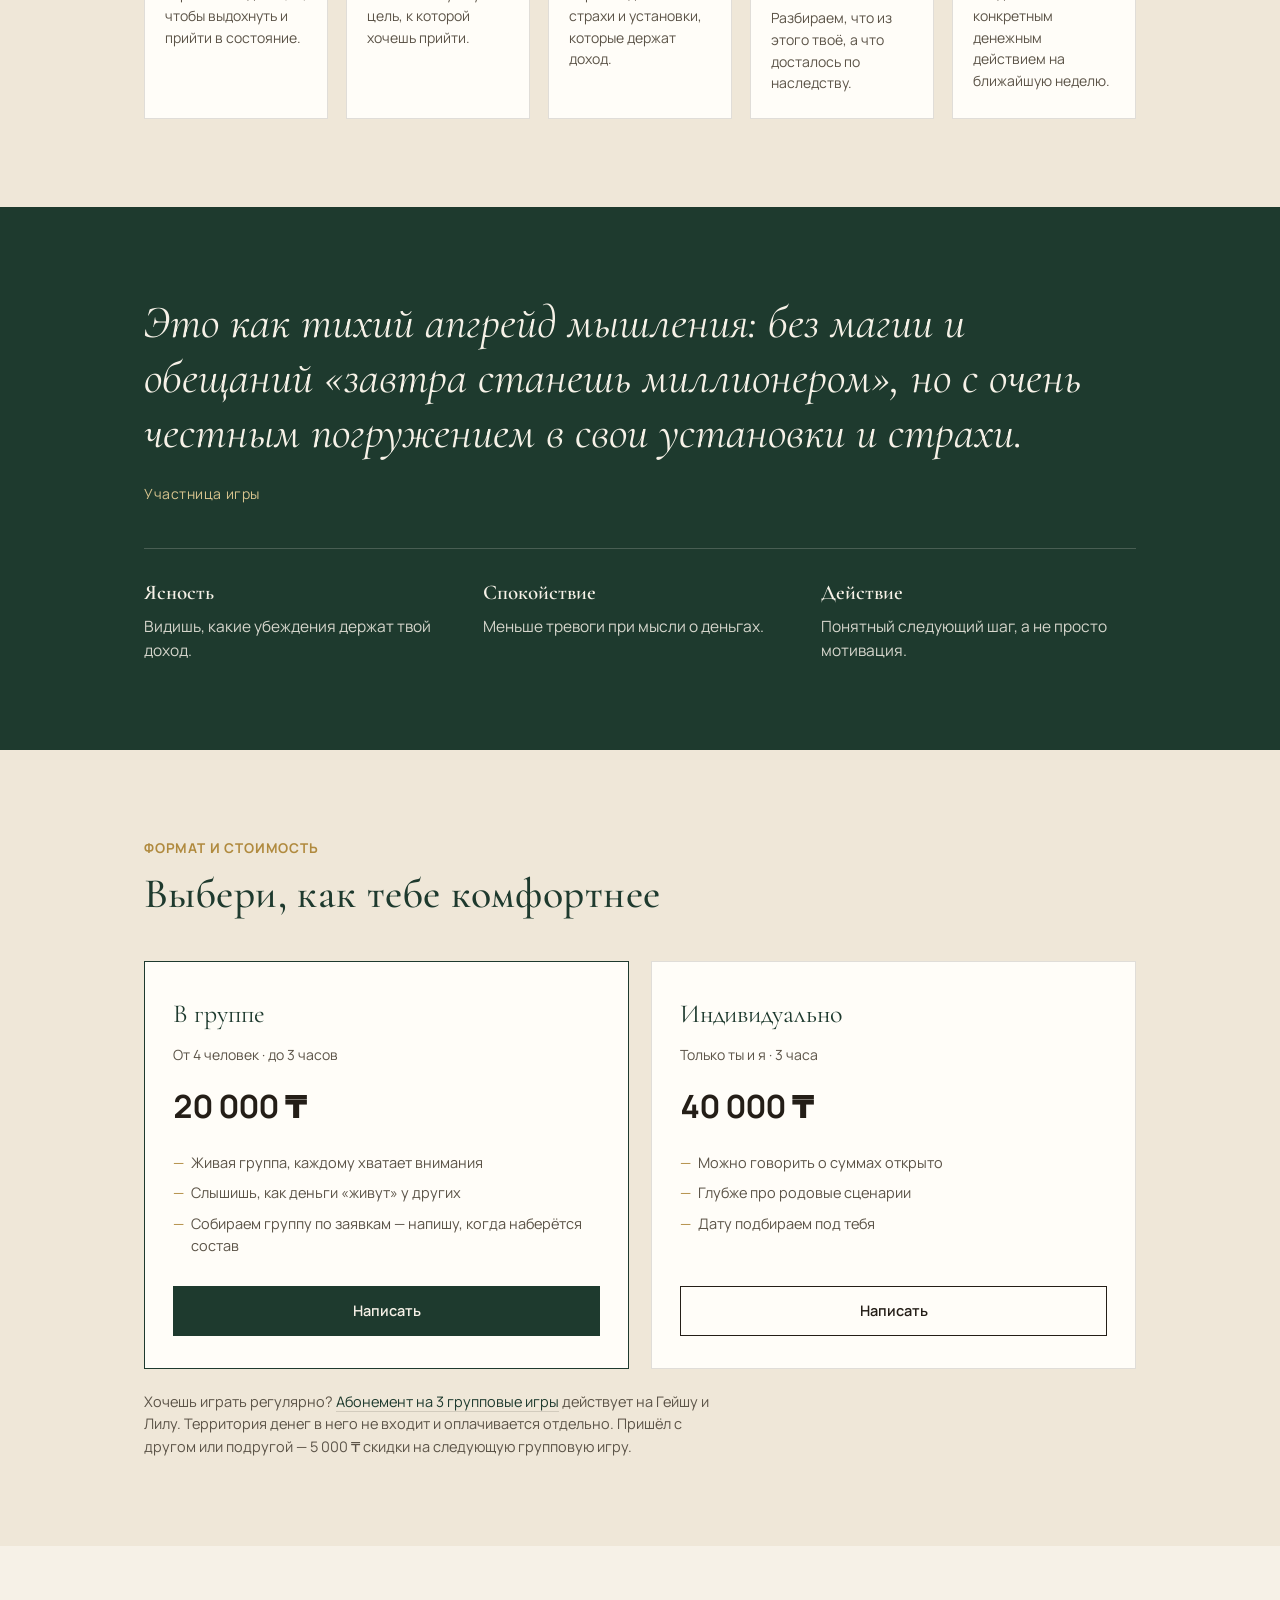
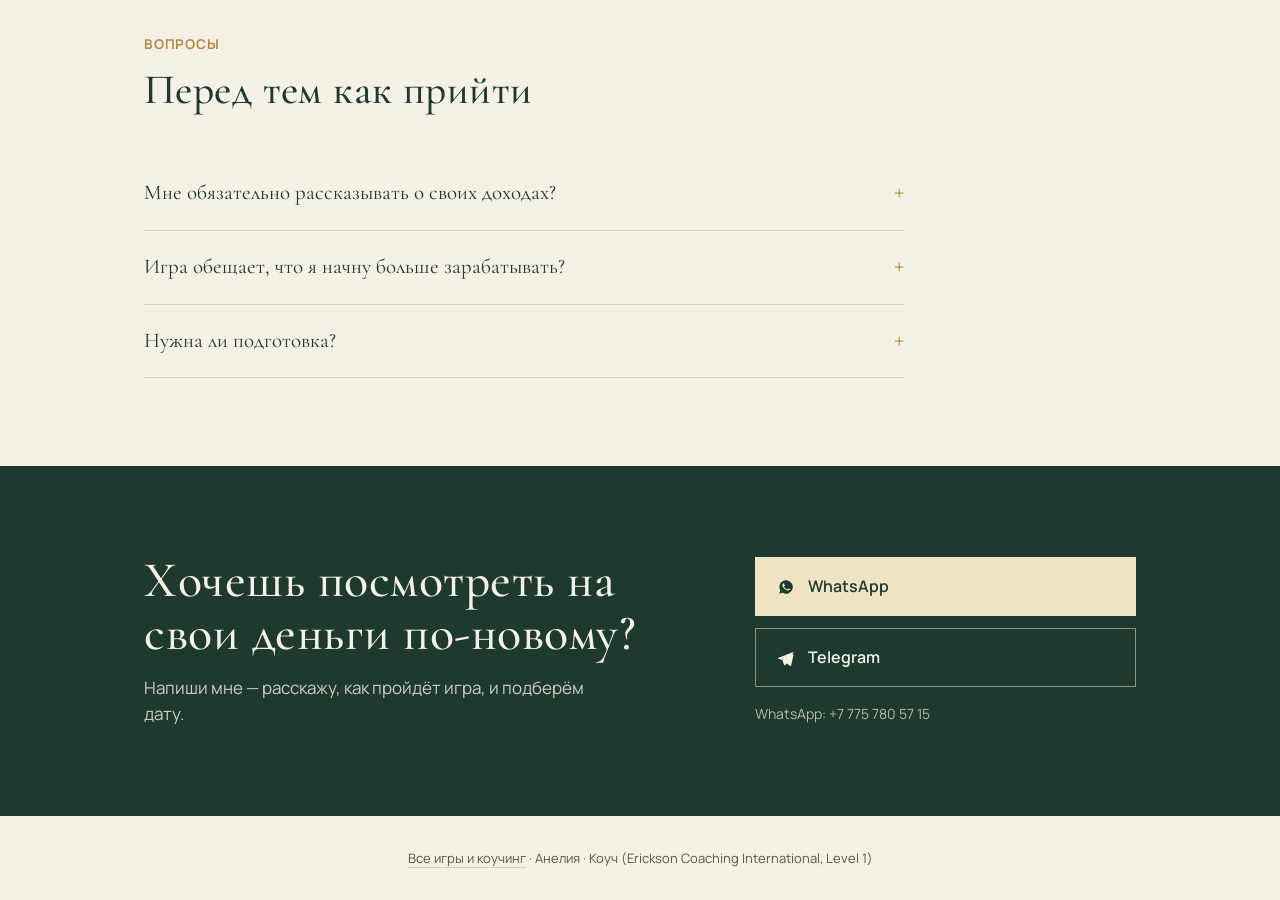
==== commit 4e608ab3: "Гейша: тёмно-красный цвет страницы под фото; абонемент только на Гейшу и Лилу Co-Authored-By: Claude" ====
--- a/dengi.html
+++ b/dengi.html
@@ -103,7 +103,7 @@
         <a class="p-btn" href="https://wa.me/77757805715?text=%D0%97%D0%B4%D1%80%D0%B0%D0%B2%D1%81%D1%82%D0%B2%D1%83%D0%B9%D1%82%D0%B5%21%20%D0%A5%D0%BE%D1%87%D1%83%20%D0%BD%D0%B0%20%D0%B8%D0%B3%D1%80%D1%83%20%C2%AB%D0%A2%D0%B5%D1%80%D1%80%D0%B8%D1%82%D0%BE%D1%80%D0%B8%D1%8F%20%D0%B4%D0%B5%D0%BD%D0%B5%D0%B3%C2%BB" target="_blank" rel="noopener">Написать</a>
       </div>
     </div>
-    <p class="price-note">Хочешь играть регулярно? <a href="index.html#games">Абонемент на 3 групповые игры</a> действует на Гейшу и Лилу, Территорию денег можно включить в него по договорённости. Пришёл с другом или подругой — 5 000 ₸ скидки на следующую групповую игру.</p>
+    <p class="price-note">Хочешь играть регулярно? <a href="index.html#games">Абонемент на 3 групповые игры</a> действует на Гейшу и Лилу. Территория денег в него не входит и оплачивается отдельно. Пришёл с другом или подругой — 5 000 ₸ скидки на следующую групповую игру.</p>
   </div>
 </section>
 
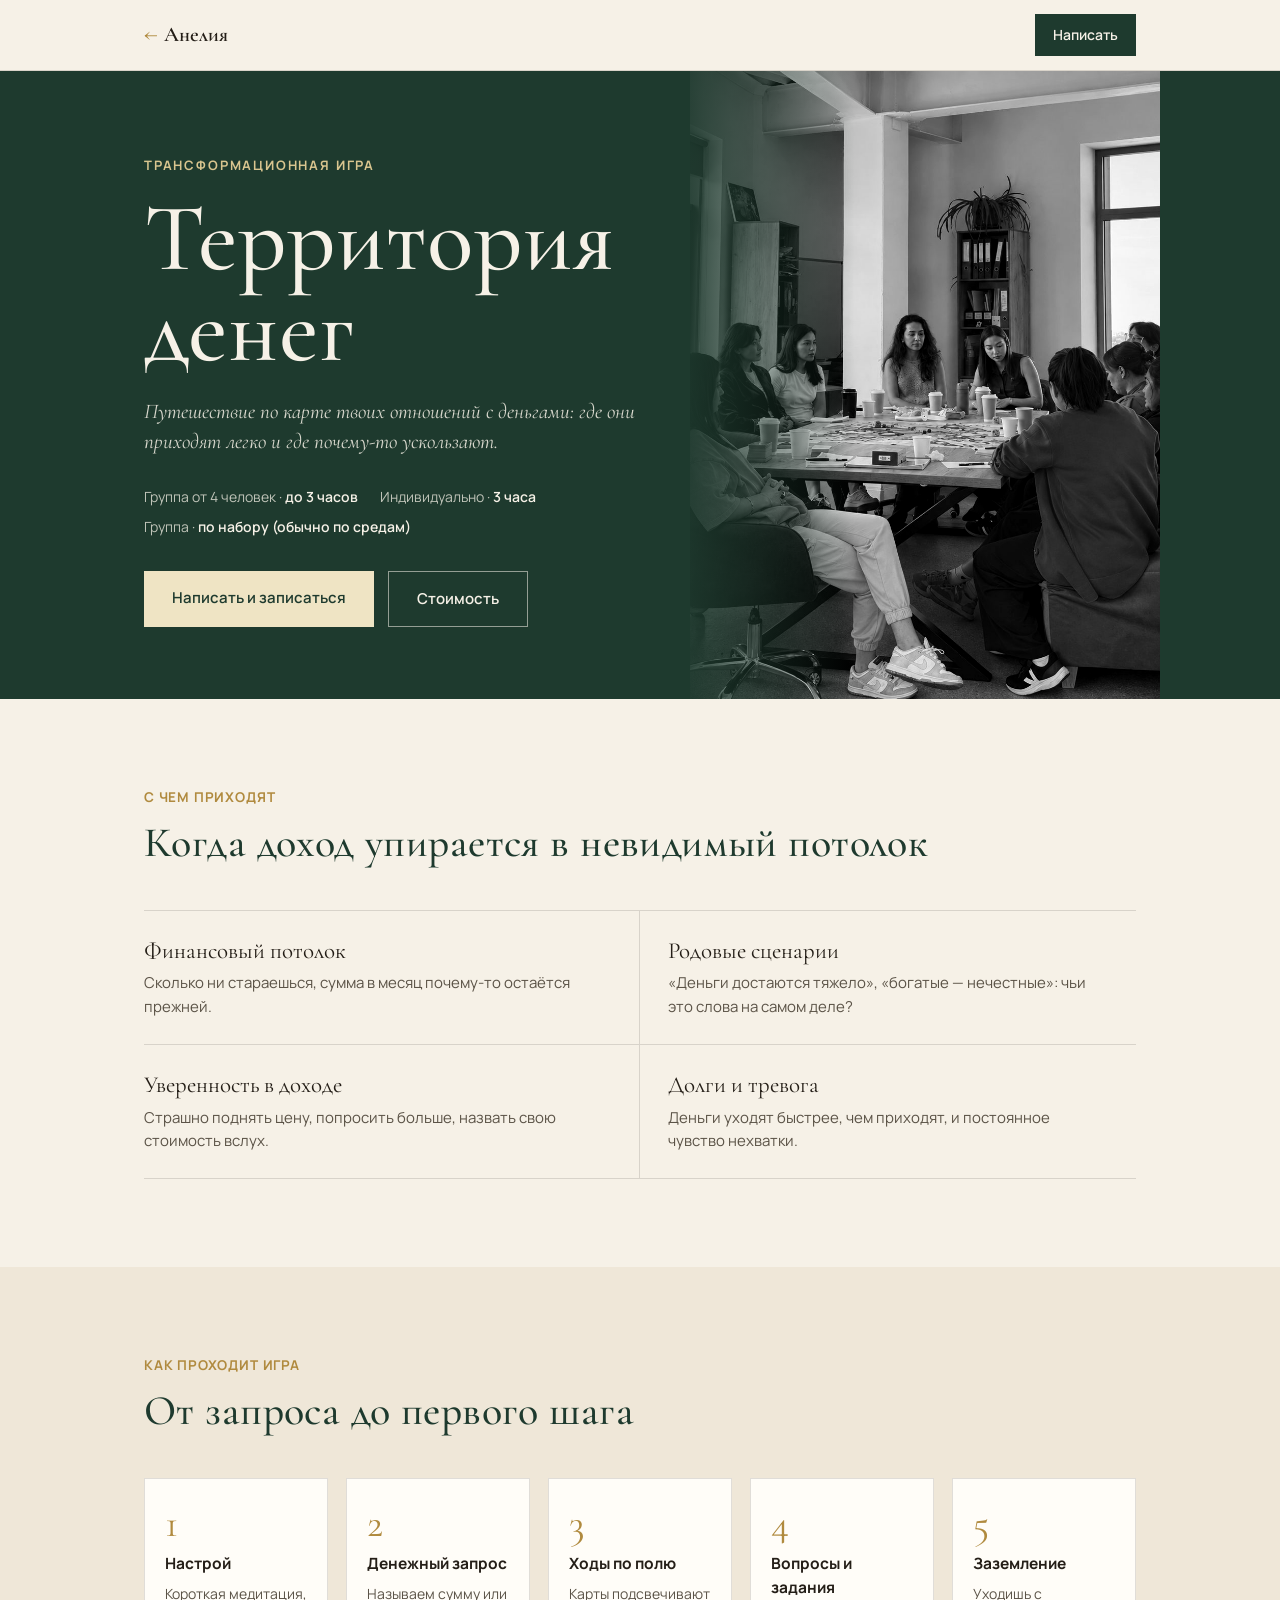
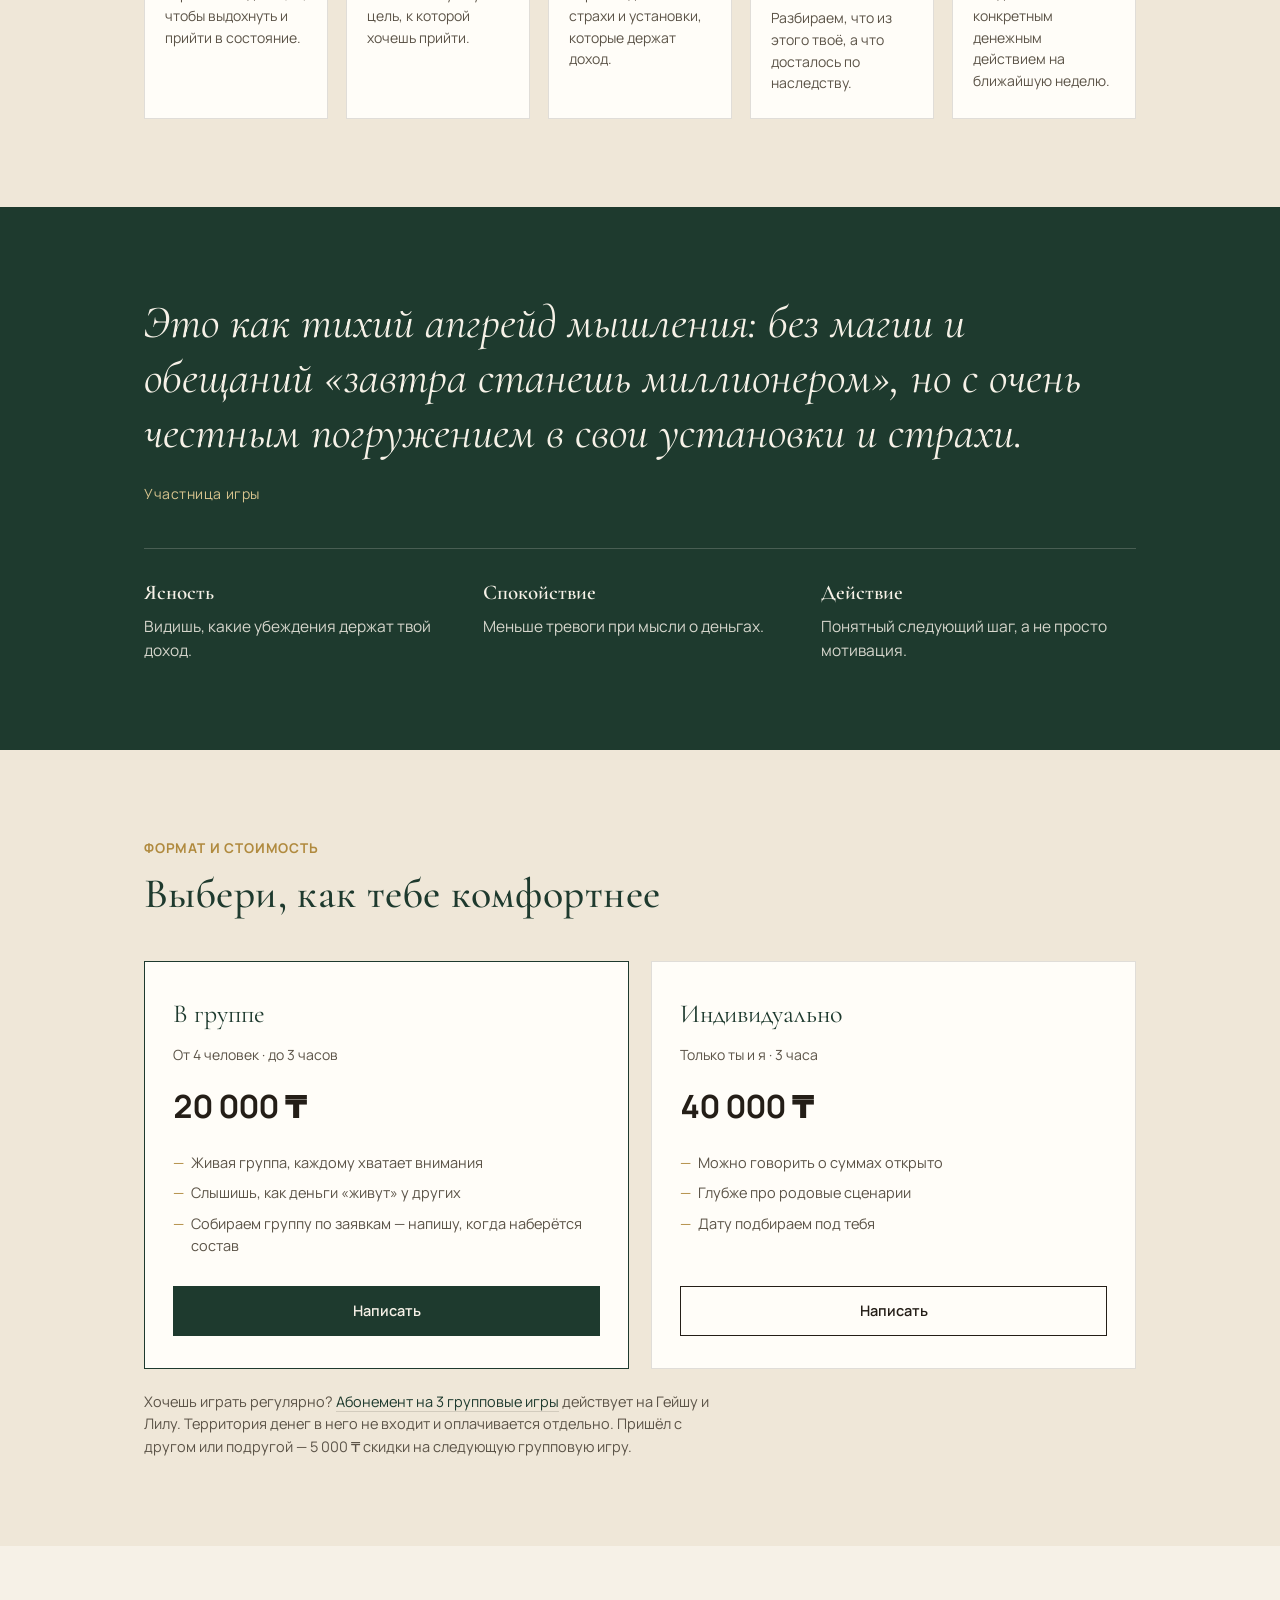
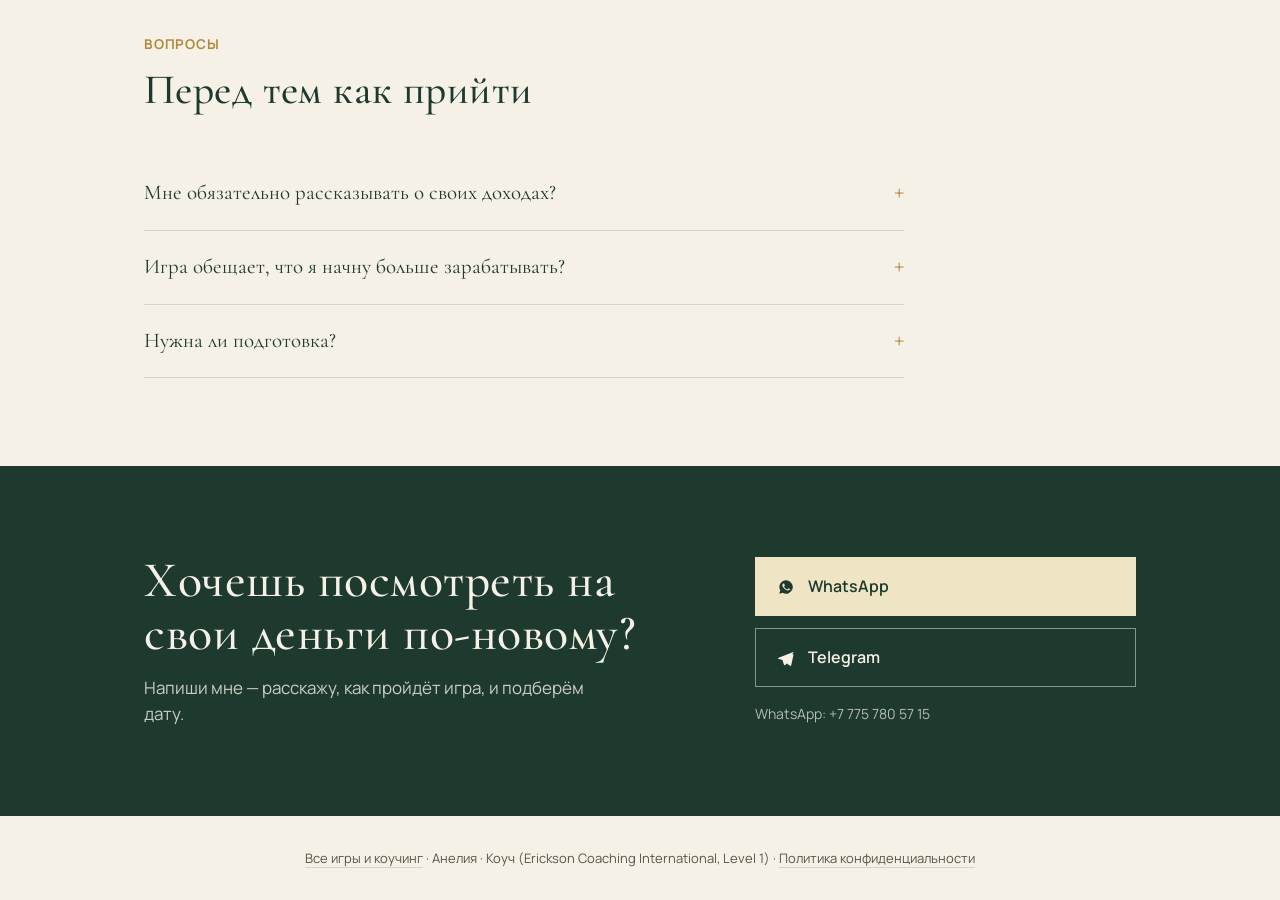
==== commit 8985e026: "Политика конфиденциальности и ссылка на неё в подвале всех страниц Co-Authored-By: Claude Opus 5.5 <" ====
--- a/dengi.html
+++ b/dengi.html
@@ -135,7 +135,7 @@
   </div>
 </section>
 
-<footer><a href="index.html">Все игры и коучинг</a> · Анелия · Коуч (Erickson Coaching International, Level 1)</footer>
+<footer><a href="index.html">Все игры и коучинг</a> · Анелия · Коуч (Erickson Coaching International, Level 1) · <a href="privacy.html">Политика конфиденциальности</a></footer>
 
 </body>
 </html>
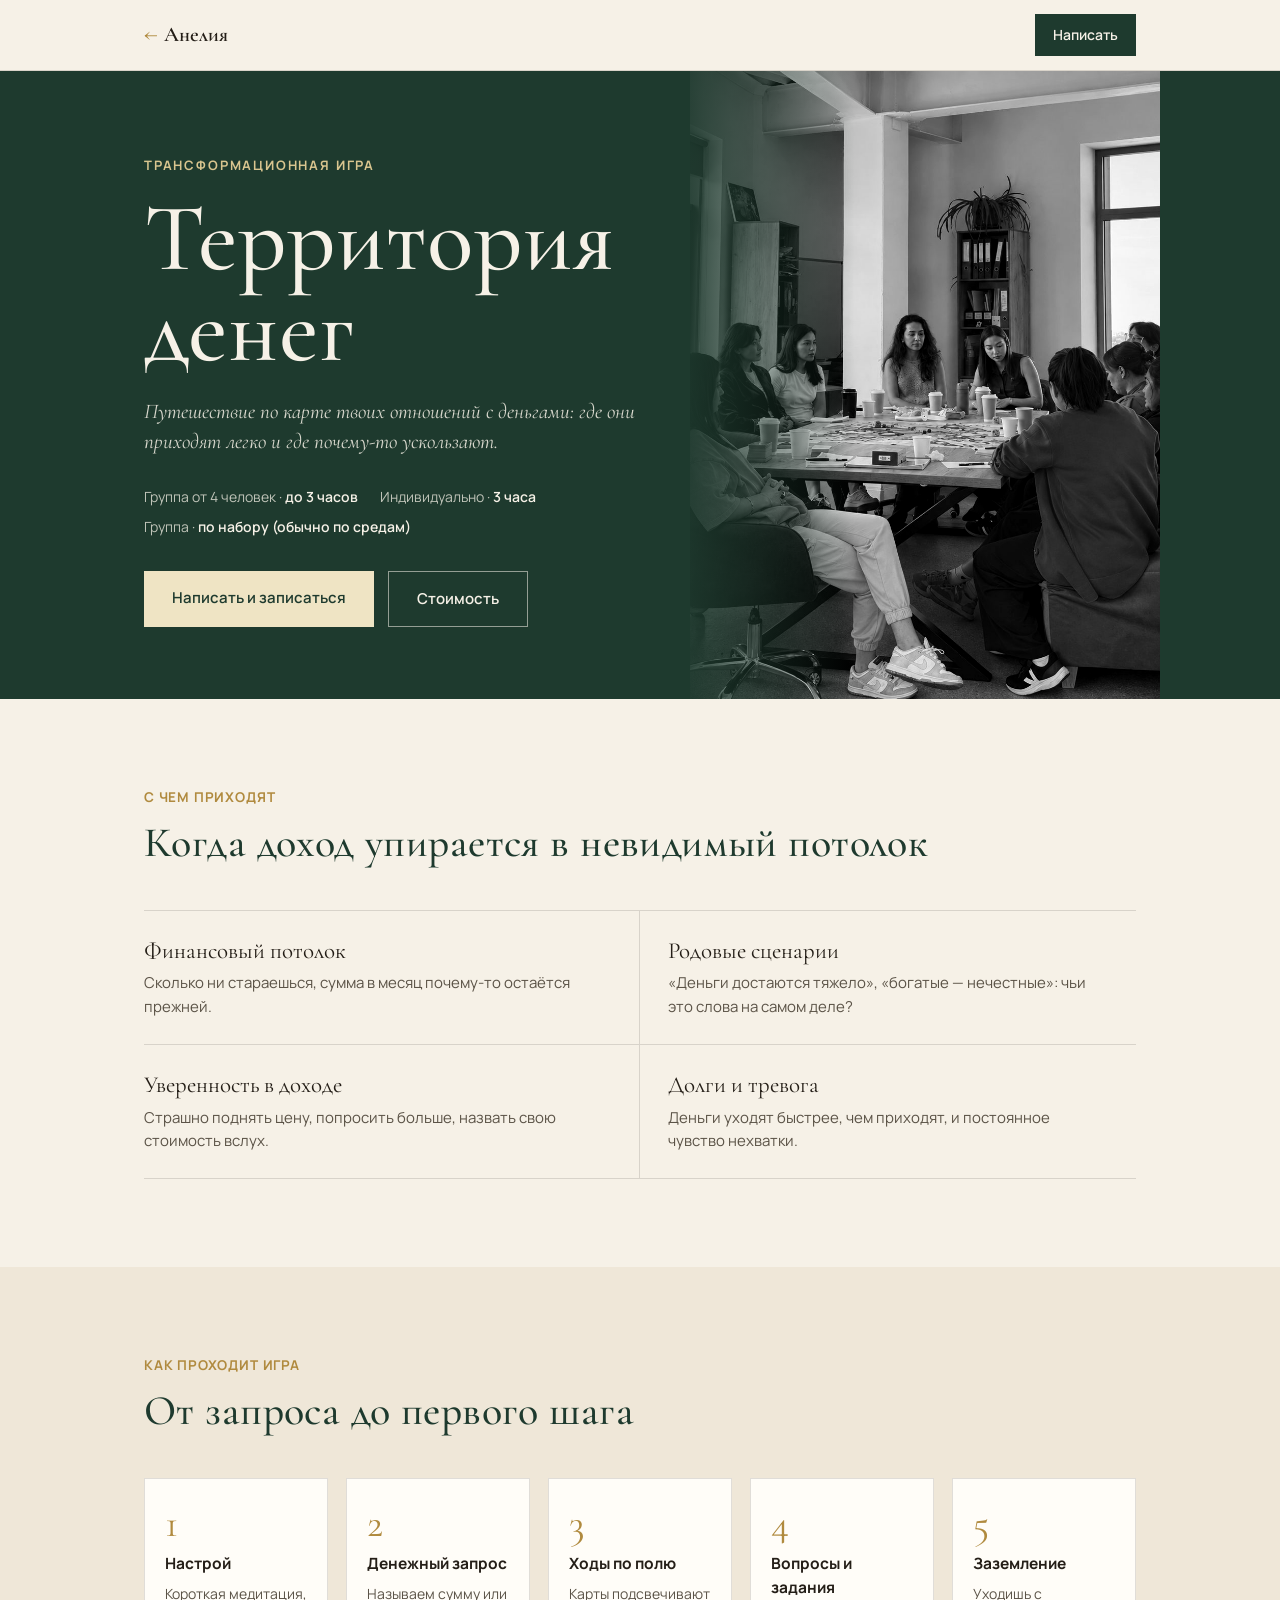
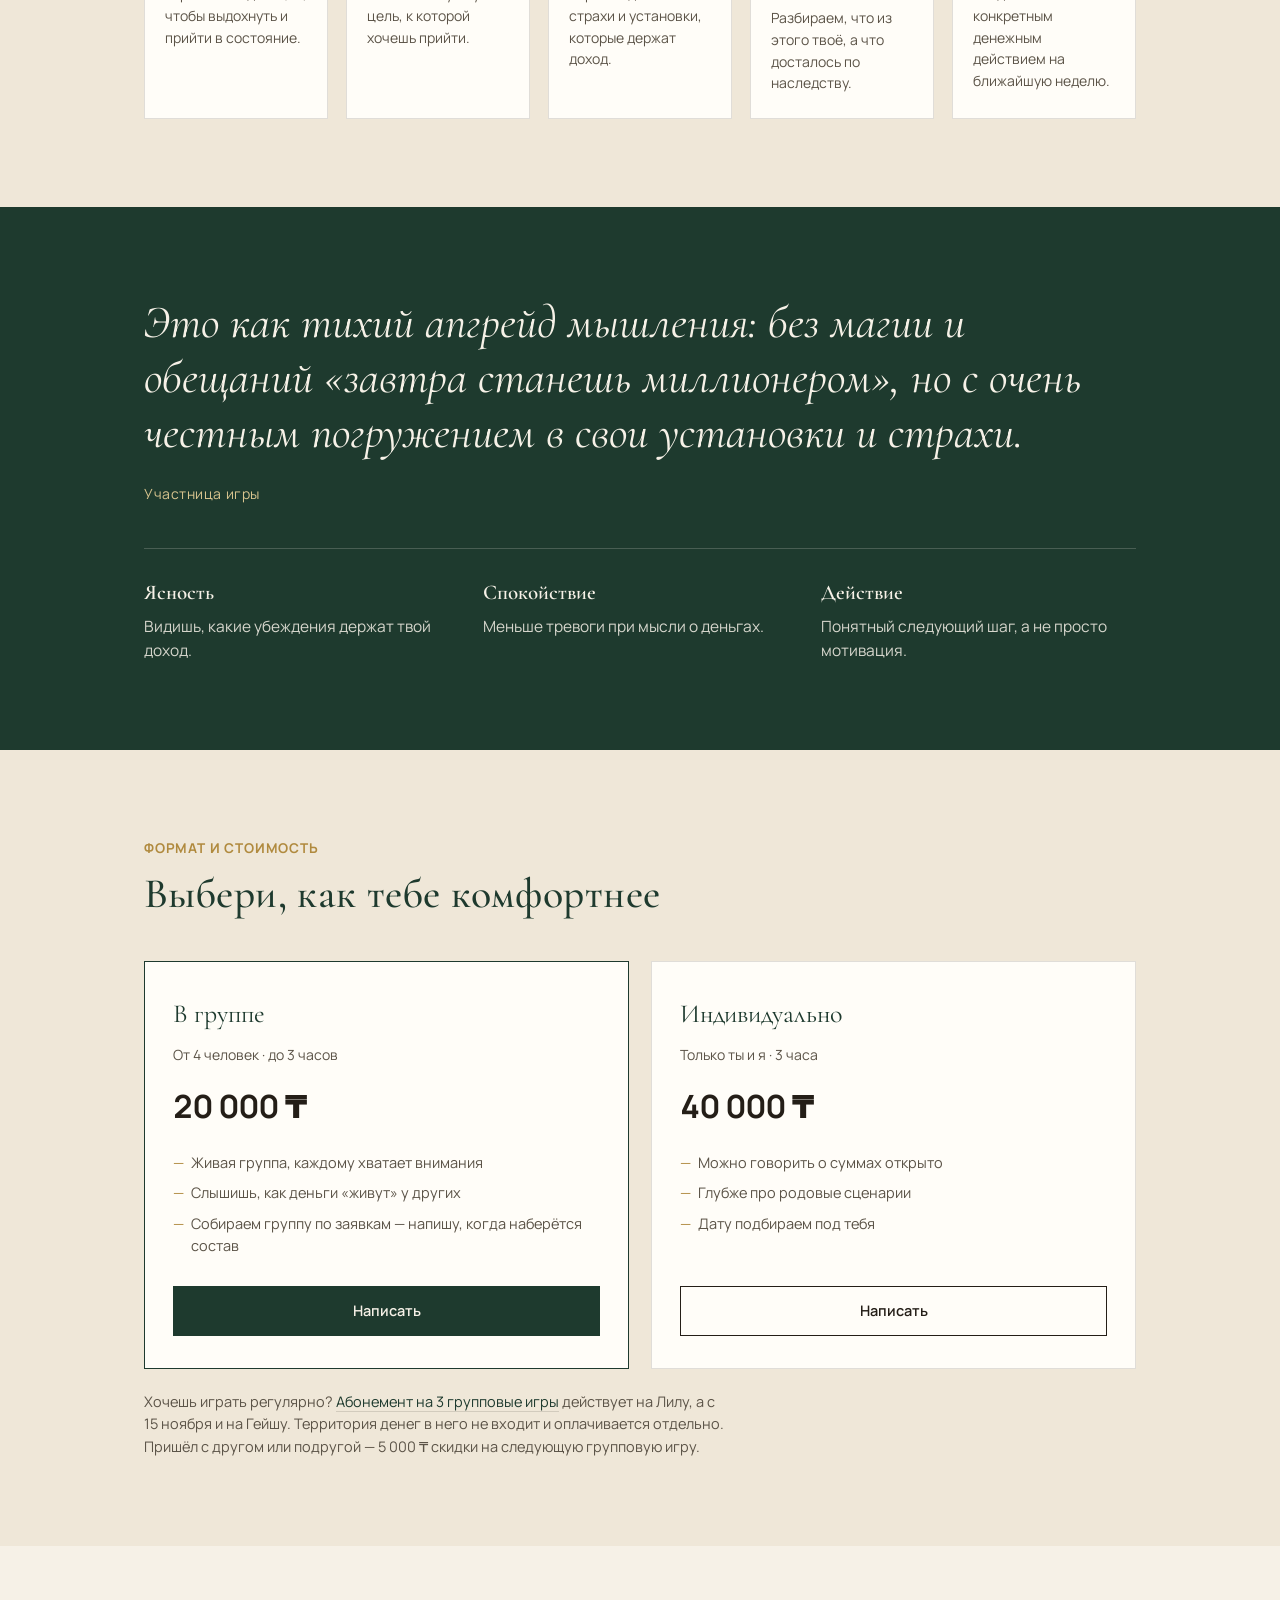
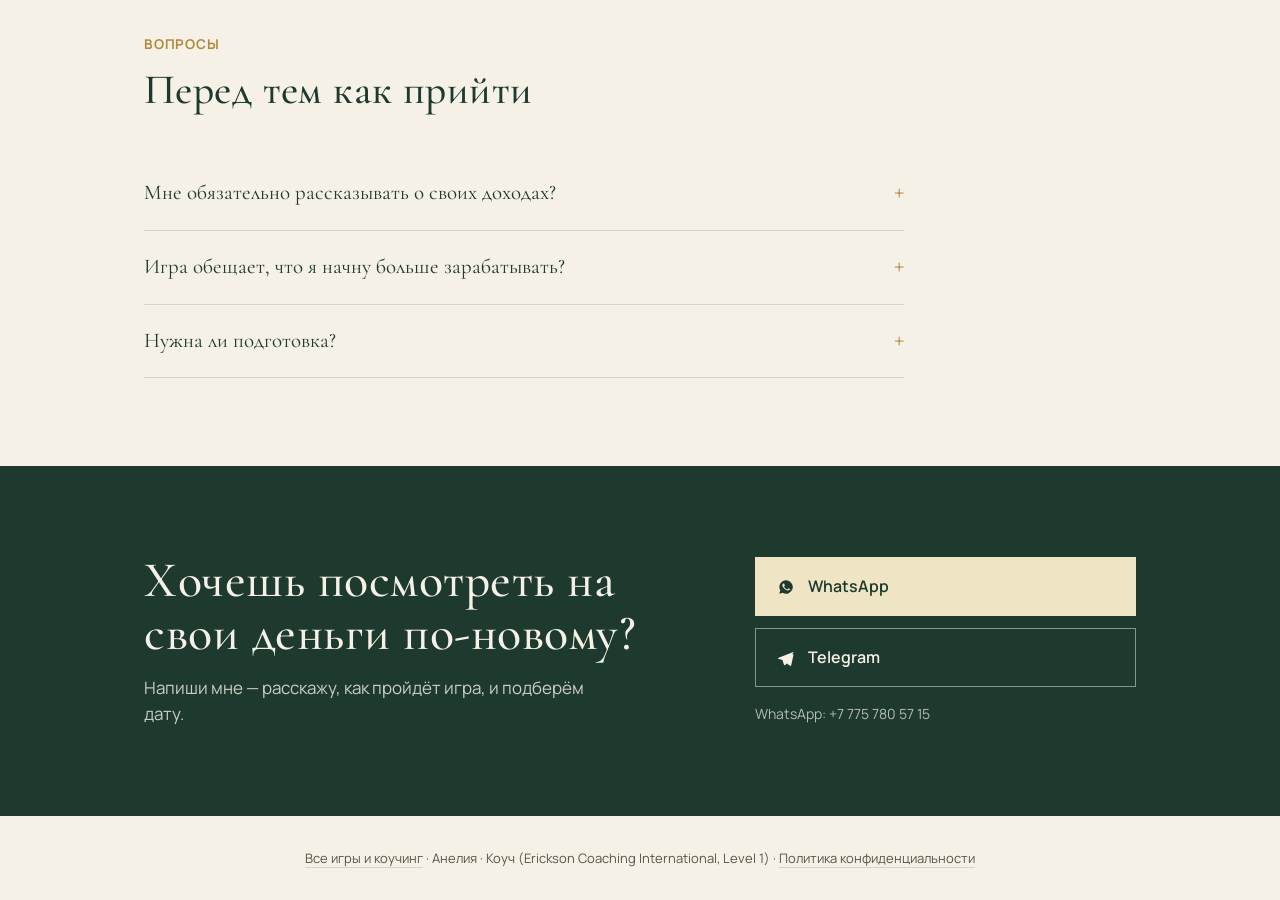
==== commit 5d0a909e: "Гейша: 20 000 ₸ при записи до 14 ноября, с 15 ноября 25 000 ₸; абонемент на Гейшу с 15 ноября Co-Aut" ====
--- a/dengi.html
+++ b/dengi.html
@@ -103,7 +103,7 @@
         <a class="p-btn" href="https://wa.me/77757805715?text=%D0%97%D0%B4%D1%80%D0%B0%D0%B2%D1%81%D1%82%D0%B2%D1%83%D0%B9%D1%82%D0%B5%21%20%D0%A5%D0%BE%D1%87%D1%83%20%D0%BD%D0%B0%20%D0%B8%D0%B3%D1%80%D1%83%20%C2%AB%D0%A2%D0%B5%D1%80%D1%80%D0%B8%D1%82%D0%BE%D1%80%D0%B8%D1%8F%20%D0%B4%D0%B5%D0%BD%D0%B5%D0%B3%C2%BB" target="_blank" rel="noopener">Написать</a>
       </div>
     </div>
-    <p class="price-note">Хочешь играть регулярно? <a href="index.html#games">Абонемент на 3 групповые игры</a> действует на Гейшу и Лилу. Территория денег в него не входит и оплачивается отдельно. Пришёл с другом или подругой — 5 000 ₸ скидки на следующую групповую игру.</p>
+    <p class="price-note">Хочешь играть регулярно? <a href="index.html#games">Абонемент на 3 групповые игры</a> действует на Лилу, а с 15 ноября и на Гейшу. Территория денег в него не входит и оплачивается отдельно. Пришёл с другом или подругой — 5 000 ₸ скидки на следующую групповую игру.</p>
   </div>
 </section>
 
